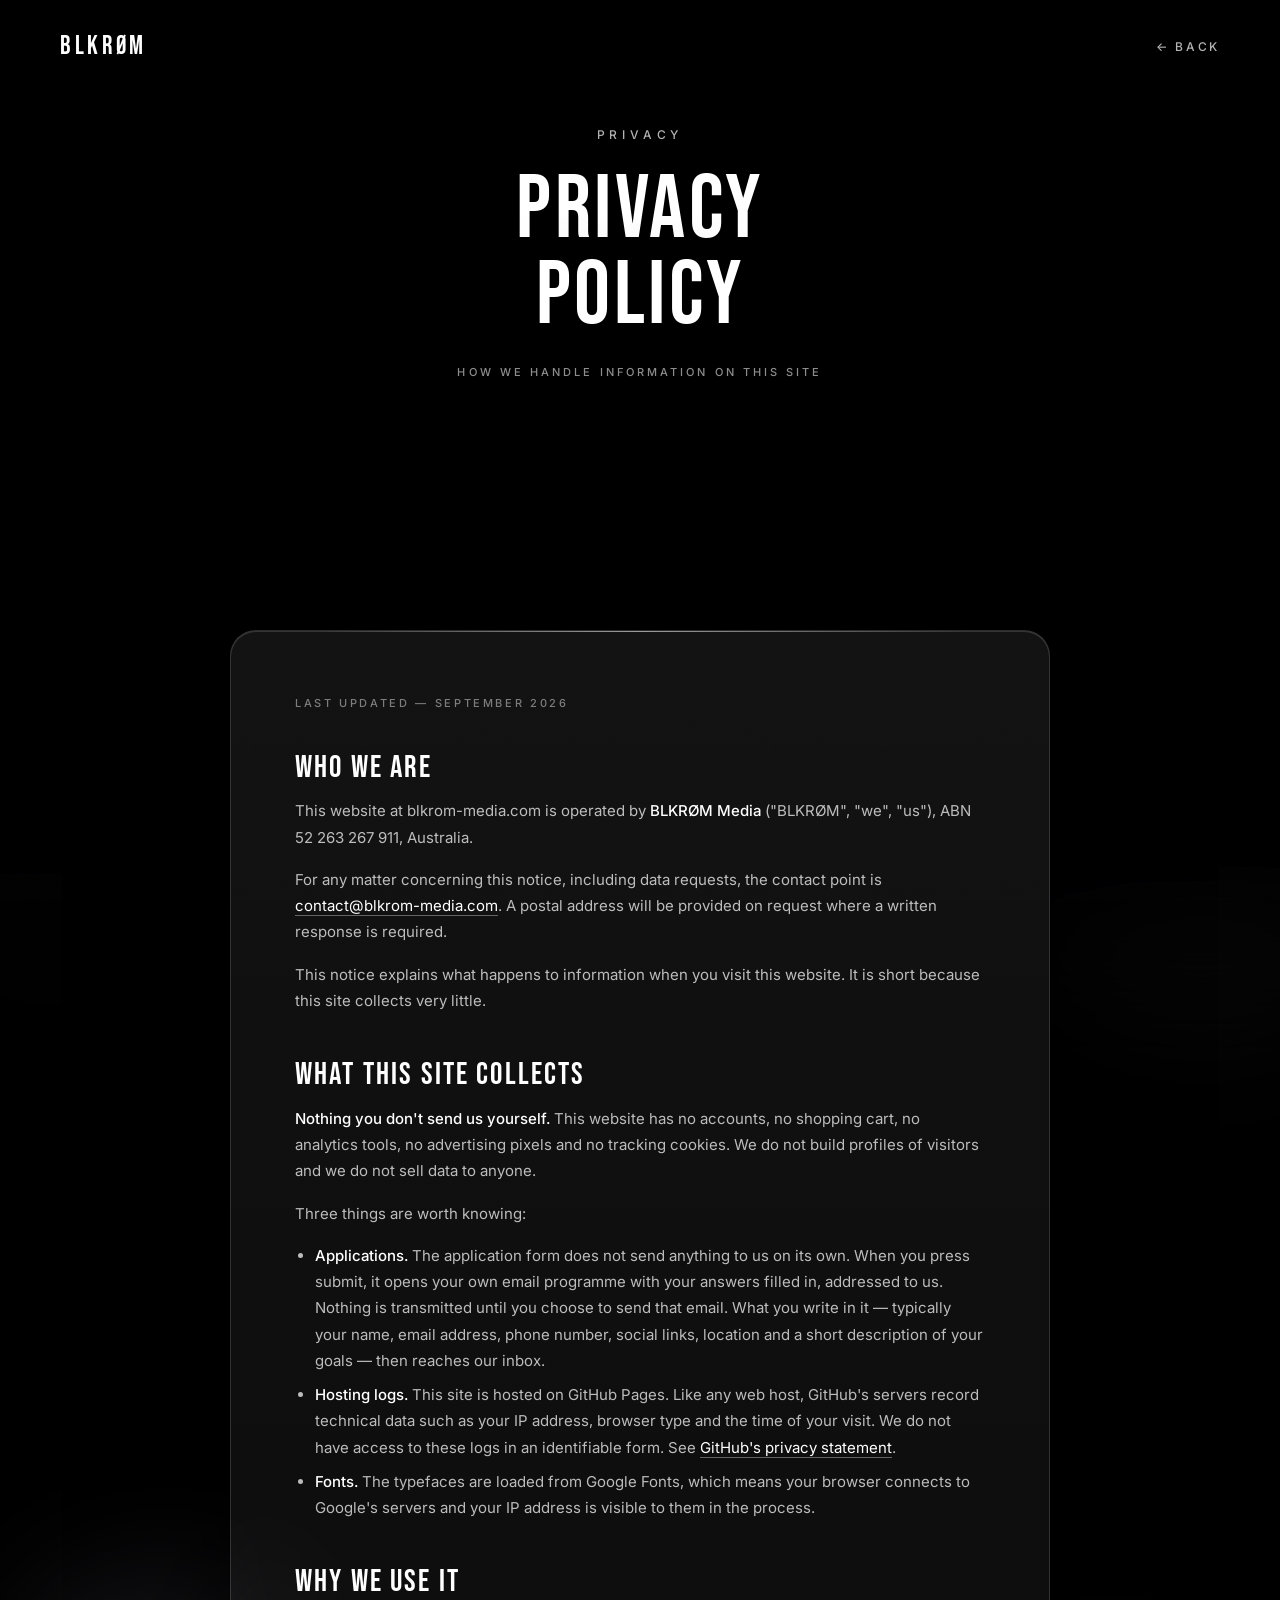
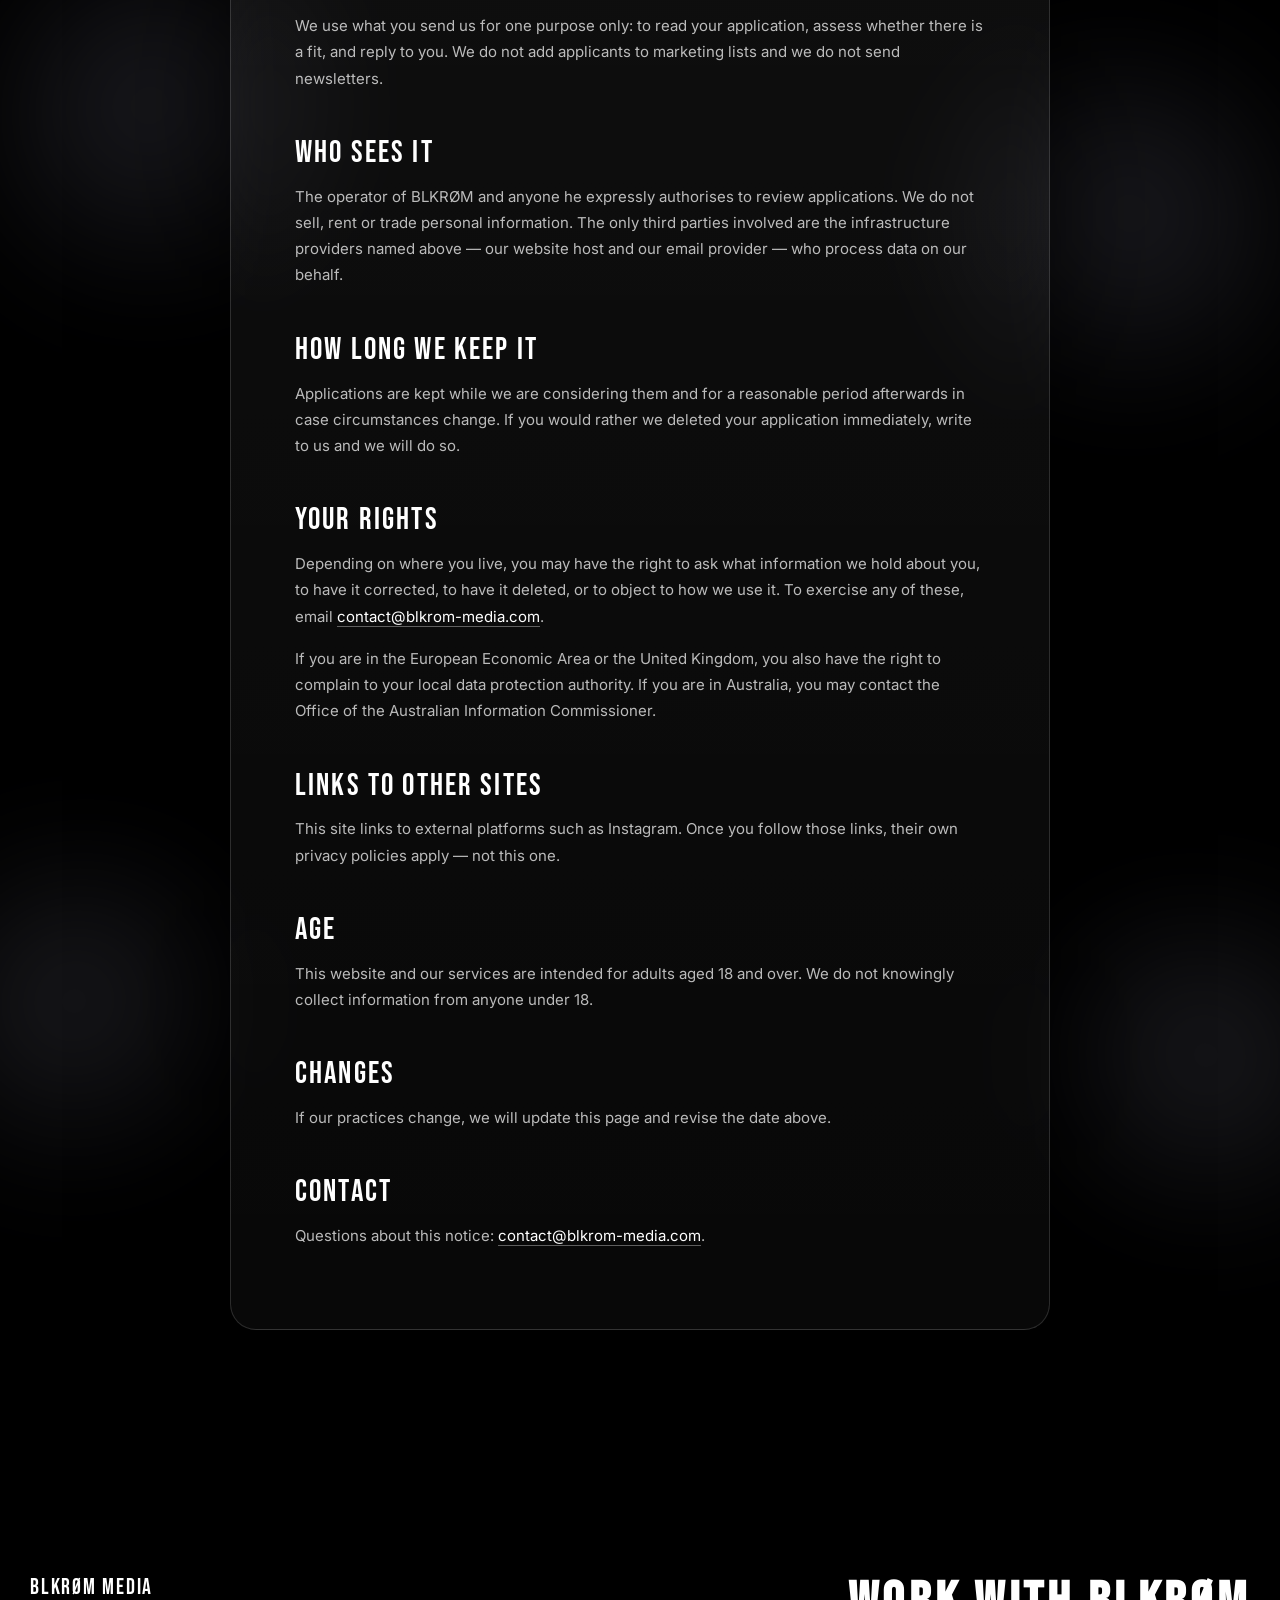
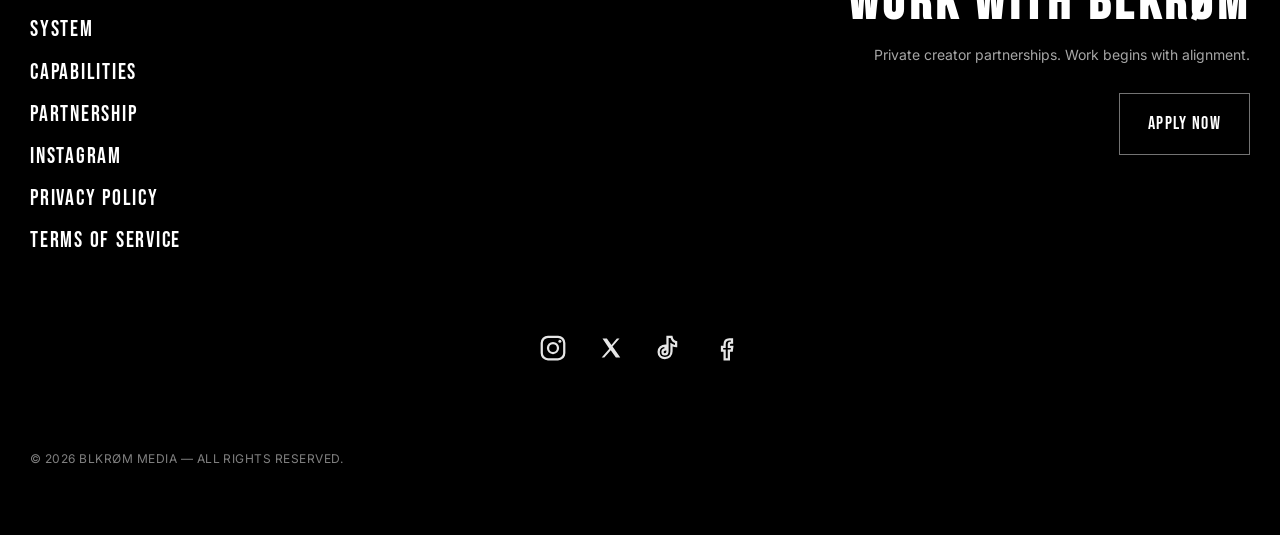
==== privacy.html @ 977fb333 "Add files via upload" ====
<!doctype html>
<html lang="en">
<head>

  <link rel="icon" type="image/png" href="/favicon-96x96.png" sizes="96x96" />
  <link rel="icon" type="image/svg+xml" href="/favicon.svg" />
  <link rel="shortcut icon" href="/favicon.ico" />
  <link rel="apple-touch-icon" sizes="180x180" href="/apple-touch-icon.png" />
  <meta name="apple-mobile-web-app-title" content="BLKRØM" />
  <link rel="manifest" href="/site.webmanifest" />

  <meta charset="utf-8" />
  <meta name="viewport" content="width=device-width, initial-scale=1" />
  <title>PRIVACY POLICY — BLKRØM MEDIA</title>
  <meta name="description" content="How BLKRØM Media handles information on blkrom-media.com." />
  <meta name="robots" content="noindex, follow" />

  <link rel="preconnect" href="https://fonts.googleapis.com">
  <link rel="preconnect" href="https://fonts.gstatic.com" crossorigin>
  <link href="https://fonts.googleapis.com/css2?family=Inter:wght@400;500&family=Italiana&display=swap" rel="stylesheet">
  <link href="https://fonts.googleapis.com/css2?family=Bebas+Neue&display=swap" rel="stylesheet">

  <style>
    :root{
      --bg:#000;
      --text:#fff;
      --muted:rgba(255,255,255,.72);
      --muted2:rgba(255,255,255,.55);
      --line:rgba(255,255,255,.10);
      --font-ui:"Inter", ui-sans-serif, system-ui, -apple-system, Segoe UI, Roboto, Arial, sans-serif;
      --font-script:"Italiana", serif;
      --font-condensed:"Bebas Neue", sans-serif;
    }

    *{ box-sizing:border-box; }
    html{ scroll-behavior:smooth; }
    body{
      margin:0;
      background:var(--bg);
      color:var(--text);
      font-family:var(--font-ui);
      line-height:1.6;
      overflow-x:hidden;
    }

    body:before{
      content:"";
      position:fixed;
      inset:0;
      pointer-events:none;
      opacity:.10;
      mix-blend-mode:overlay;
      z-index:9999;
      background-image:url("data:image/svg+xml,%3Csvg xmlns='http://www.w3.org/2000/svg' width='260' height='260'%3E%3Cfilter id='n'%3E%3CfeTurbulence type='fractalNoise' baseFrequency='.9' numOctaves='3' stitchTiles='stitch'/%3E%3C/filter%3E%3Crect width='260' height='260' filter='url(%23n)' opacity='.35'/%3E%3C/svg%3E");
      background-size:260px 260px;
    }

    a{ color:inherit; text-decoration:none; }

    /* TOPBAR */
    .topbar{
      position:absolute;
      top:0; left:0; right:0;
      z-index:20;
      display:flex;
      align-items:center;
      justify-content:space-between;
      padding:26px clamp(24px, 5vw, 60px);
    }
    .brand{
      font-family:var(--font-condensed);
      font-size:26px;
      letter-spacing:.14em;
      color:#fff;
    }
    .back-link{
      font-family:var(--font-ui);
      font-size:12px;
      font-weight:500;
      letter-spacing:.22em;
      text-transform:uppercase;
      color:rgba(255,255,255,.7);
      transition:color .2s ease;
    }
    .back-link:hover{ color:#fff; }

    /* HERO */
    .legal-hero{
      position:relative;
      height:56vh;
      min-height:420px;
      display:flex;
      align-items:center;
      justify-content:center;
      text-align:center;
      overflow:hidden;
      background:#000;
    }
    .legal-hero video{
      position:absolute;
      inset:0;
      width:100%;
      height:100%;
      object-fit:cover;
      z-index:0;
      -webkit-mask-image:linear-gradient(to bottom, #000 35%, rgba(0,0,0,.4) 68%, rgba(0,0,0,0) 92%);
      mask-image:linear-gradient(to bottom, #000 35%, rgba(0,0,0,.4) 68%, rgba(0,0,0,0) 92%);
    }
    .legal-hero:before{
      content:"";
      position:absolute;
      left:0; right:0; bottom:0;
      height:34%;
      z-index:1;
      -webkit-backdrop-filter:blur(22px);
      backdrop-filter:blur(22px);
      -webkit-mask-image:linear-gradient(to bottom, rgba(0,0,0,0) 0%, #000 60%, #000 100%);
      mask-image:linear-gradient(to bottom, rgba(0,0,0,0) 0%, #000 60%, #000 100%);
      pointer-events:none;
    }
    .legal-hero:after{
      content:"";
      position:absolute;
      inset:0;
      background:
        radial-gradient(ellipse at center, rgba(0,0,0,0) 30%, rgba(0,0,0,.4) 100%),
        linear-gradient(to bottom, rgba(0,0,0,.3), rgba(0,0,0,.15) 40%, rgba(0,0,0,.4) 75%, rgba(0,0,0,.72) 100%);
      z-index:1;
    }
    .legal-hero-inner{
      position:relative;
      z-index:2;
      padding:0 24px;
    }
    .legal-kicker{
      display:inline-block;
      font-family:var(--font-ui);
      font-size:12px;
      font-weight:500;
      letter-spacing:.4em;
      text-transform:uppercase;
      color:rgba(255,255,255,.7);
      margin-bottom:22px;
    }
    .legal-hero h1{
      font-family:var(--font-condensed);
      font-size:clamp(46px, 7vw, 108px);
      font-weight:500;
      letter-spacing:.04em;
      text-transform:uppercase;
      line-height:.96;
      margin:0;
      text-shadow:0 20px 60px rgba(0,0,0,.5);
    }
    .legal-hero p{
      margin:22px auto 0;
      max-width:520px;
      font-family:var(--font-ui);
      font-size:11px;
      font-weight:500;
      letter-spacing:.28em;
      text-transform:uppercase;
      line-height:2;
      color:rgba(255,255,255,.55);
    }

    /* CONTENT */
    .legal-section{
      position:relative;
      margin-top:-14vh;
      padding:clamp(200px, 28vh, 320px) 24px clamp(110px, 14vh, 170px);
      overflow:hidden;
    }
    .legal-section-bg{
      position:absolute;
      inset:0;
      z-index:-1;
      background:#000;
    }
    .blobs{
      position:absolute;
      inset:0;
      z-index:0;
      overflow:hidden;
      pointer-events:none;
      -webkit-mask-image:linear-gradient(to bottom, rgba(0,0,0,0) 0%, rgba(0,0,0,0) 18%, #000 32%, #000 100%);
      mask-image:linear-gradient(to bottom, rgba(0,0,0,0) 0%, rgba(0,0,0,0) 18%, #000 32%, #000 100%);
    }
    .blob{
      position:absolute;
      border-radius:50%;
      filter:blur(70px);
      opacity:.42;
      will-change:transform;
    }
    .blob-1{
      width:440px; height:440px;
      left:-100px; top:6%;
      background:radial-gradient(circle at 35% 35%, rgba(150,150,168,.75), rgba(60,60,70,0) 70%);
      animation:wave1 19s ease-in-out infinite;
    }
    .blob-2{
      width:360px; height:360px;
      left:0; top:44%;
      background:radial-gradient(circle at 40% 40%, rgba(120,120,142,.7), rgba(50,50,60,0) 70%);
      animation:wave2 23s ease-in-out infinite;
    }
    .blob-3{
      width:320px; height:320px;
      left:-60px; top:78%;
      background:radial-gradient(circle at 40% 40%, rgba(130,130,150,.65), rgba(50,50,60,0) 70%);
      animation:wave3 26s ease-in-out infinite;
    }
    .blob-4{
      width:440px; height:440px;
      right:-100px; top:10%;
      background:radial-gradient(circle at 60% 35%, rgba(150,150,168,.75), rgba(60,60,70,0) 70%);
      animation:wave2 21s ease-in-out infinite;
    }
    .blob-5{
      width:360px; height:360px;
      right:0; top:48%;
      background:radial-gradient(circle at 60% 40%, rgba(120,120,142,.7), rgba(50,50,60,0) 70%);
      animation:wave3 24s ease-in-out infinite;
    }
    .blob-6{
      width:320px; height:320px;
      right:-60px; top:80%;
      background:radial-gradient(circle at 60% 40%, rgba(130,130,150,.65), rgba(50,50,60,0) 70%);
      animation:wave1 28s ease-in-out infinite;
    }
    @keyframes wave1{
      0%,100%{ transform:translate(0,0) scale(1); }
      25%{ transform:translate(60px,-70px) scale(1.12); }
      50%{ transform:translate(95px,50px) scale(1.2); }
      75%{ transform:translate(30px,100px) scale(1.08); }
    }
    @keyframes wave2{
      0%,100%{ transform:translate(0,0) scale(1.02); }
      25%{ transform:translate(-75px,60px) scale(1.16); }
      50%{ transform:translate(-40px,-60px) scale(1.24); }
      75%{ transform:translate(55px,-25px) scale(1.1); }
    }
    @keyframes wave3{
      0%,100%{ transform:translate(0,0) scale(1); }
      33%{ transform:translate(70px,-55px) scale(1.2); }
      66%{ transform:translate(-60px,75px) scale(1.14); }
    }

    .legal-card{
      position:relative;
      z-index:1;
      width:100%;
      max-width:820px;
      margin:0 auto;
      padding:clamp(38px, 5vw, 72px);
      border-radius:26px;
      background:linear-gradient(180deg, rgba(255,255,255,.07), rgba(255,255,255,.03));
      border:1px solid rgba(255,255,255,.14);
      -webkit-backdrop-filter:blur(34px) saturate(1.2);
      backdrop-filter:blur(34px) saturate(1.2);
      box-shadow:
        0 50px 140px rgba(0,0,0,.6),
        inset 0 1px 0 rgba(255,255,255,.14);
      overflow:hidden;
    }
    .legal-card:before{
      content:"";
      position:absolute;
      top:0; left:10%; right:10%;
      height:1px;
      background:linear-gradient(to right, rgba(255,255,255,0), rgba(255,255,255,.5), rgba(255,255,255,0));
      pointer-events:none;
    }
    .legal-body{ position:relative; z-index:1; }

    .legal-updated{
      display:block;
      font-family:var(--font-ui);
      font-size:11px;
      font-weight:500;
      letter-spacing:.24em;
      text-transform:uppercase;
      color:rgba(255,255,255,.45);
      margin-bottom:38px;
    }
    .legal-body h2{
      font-family:var(--font-condensed);
      font-size:clamp(24px, 2.4vw, 32px);
      font-weight:500;
      letter-spacing:.07em;
      text-transform:uppercase;
      line-height:1.1;
      margin:44px 0 14px;
    }
    .legal-body h2:first-of-type{ margin-top:0; }
    .legal-body p{
      margin:0 0 16px;
      font-size:15px;
      line-height:1.75;
      color:rgba(255,255,255,.72);
    }
    .legal-body ul{
      margin:0 0 16px;
      padding-left:20px;
      color:rgba(255,255,255,.72);
      font-size:15px;
      line-height:1.75;
    }
    .legal-body li{ margin-bottom:8px; }
    .legal-body strong{ color:#fff; font-weight:500; }
    .legal-body a{
      color:#fff;
      border-bottom:1px solid rgba(255,255,255,.35);
      transition:border-color .2s ease;
    }
    .legal-body a:hover{ border-color:#fff; }
    .placeholder{
      color:rgba(255,255,255,.9);
      background:rgba(255,255,255,.10);
      padding:1px 7px;
      border-radius:4px;
      font-size:14px;
    }

    /* FOOTER */
    .blkrom-footer{ background:#000; color:#fff; padding:120px 0 64px; }
    .footer-wrap{ width:min(1400px, calc(100% - 60px)); margin:0 auto; }
    .footer-grid{ display:grid; grid-template-columns:1fr 1fr; gap:60px; align-items:start; }
    .footer-left{ display:flex; flex-direction:column; gap:18px; }
    .footer-link{
      font-family:var(--font-condensed);
      font-size:22px; letter-spacing:.08em; text-transform:uppercase;
      color:#fff; display:inline-block; line-height:1.1;
    }
    .footer-link:hover{ opacity:.65; }
    .footer-right{ text-align:right; }
    .footer-title{
      font-family:var(--font-condensed);
      font-size:clamp(36px, 9vw, 54px); letter-spacing:.08em; margin:0 0 14px;
      text-transform:uppercase; line-height:1;
    }
    .footer-sub{
      margin:0 0 26px; font-size:14px; color:rgba(255,255,255,.65);
      max-width:420px; margin-left:auto;
    }
    .footer-cta{ display:flex; justify-content:flex-end; }
    .footer-btn{
      display:inline-flex; align-items:center; justify-content:center;
      padding:16px 28px; border:1px solid rgba(255,255,255,.45);
      background:transparent; color:#fff;
      font-family:var(--font-condensed); font-size:18px;
      letter-spacing:.08em; text-transform:uppercase; cursor:pointer;
      transition:background .18s ease, color .18s ease, border-color .18s ease;
    }
    .footer-btn:hover{ background:#fff; color:#000; border-color:#fff; }
    .footer-bottom{ margin-top:80px; }
    .footer-socials{ display:flex; align-items:center; justify-content:center; gap:28px; }
    .footer-socials a{ display:inline-flex; color:#fff; opacity:.9; transition:opacity .18s ease, transform .18s ease; }
    .footer-socials a:hover{ opacity:.65; transform:translateY(-1px); }
    .footer-socials svg{ width:30px; height:30px; fill:none; stroke:currentColor; stroke-width:1.8; }
    .footer-socials a:nth-child(2) svg{ fill:currentColor; stroke:none; }
    .footer-baseline{ margin-top:56px; padding-top:26px; }
    .footer-copy{ font-size:12px; color:rgba(255,255,255,.50); letter-spacing:.04em; text-transform:uppercase; }

    @media (max-width:900px){
      .footer-grid{ grid-template-columns:1fr; gap:40px; }
      .footer-right{ text-align:left; }
      .footer-sub{ margin-left:0; }
      .footer-cta{ justify-content:flex-start; }
    }
    /* Mobile: Nebelwolken kleiner, damit sie nicht ueber dem Inhalt liegen */
    @media (max-width:700px){
      .blob{ filter:blur(50px); opacity:.38; }
      .blob-1, .blob-4{ width:260px; height:260px; }
      .blob-2, .blob-5{ width:210px; height:210px; }
      .blob-3, .blob-6{ width:190px; height:190px; }
      .blob-1, .blob-2, .blob-3{ left:-70px; }
      .blob-4, .blob-5, .blob-6{ right:-70px; }
    }

    @media (prefers-reduced-motion: reduce){
      .blob{ animation:none !important; }
    }
  </style>
</head>
<body>

  <header class="topbar">
    <a class="brand" href="index.html">BLKRØM</a>
    <a class="back-link" href="index.html">← Back</a>
  </header>

  <section class="legal-hero">
    <video autoplay muted loop playsinline poster="assets/hero.jpg">
      <source src="assets/hero.mp4" type="video/mp4" />
    </video>
    <div class="legal-hero-inner">
      <span class="legal-kicker">Privacy</span>
      <h1>Privacy<br>Policy</h1>
      <p>How we handle information on this site</p>
    </div>
  </section>

  <section class="legal-section">
    <div class="legal-section-bg" aria-hidden="true"></div>
    <div class="blobs" aria-hidden="true">
      <span class="blob blob-1"></span>
      <span class="blob blob-2"></span>
      <span class="blob blob-3"></span>
      <span class="blob blob-4"></span>
      <span class="blob blob-5"></span>
      <span class="blob blob-6"></span>
    </div>

    <div class="legal-card">
      <div class="legal-body">
        <span class="legal-updated">Last updated — SEPTEMBER 2026</span>
        <h2>Who We Are</h2>
        <p>This website at blkrom-media.com is operated by <strong>BLKRØM Media</strong> ("BLKRØM", "we", "us"), ABN 52 263 267 911, Australia.</p>
        <p>For any matter concerning this notice, including data requests, the contact point is <a href="mailto:contact@blkrom-media.com">contact@blkrom-media.com</a>. A postal address will be provided on request where a written response is required.</p>
        <p>This notice explains what happens to information when you visit this website. It is short because this site collects very little.</p>

        <h2>What This Site Collects</h2>
        <p><strong>Nothing you don't send us yourself.</strong> This website has no accounts, no shopping cart, no analytics tools, no advertising pixels and no tracking cookies. We do not build profiles of visitors and we do not sell data to anyone.</p>
        <p>Three things are worth knowing:</p>
        <ul>
          <li><strong>Applications.</strong> The application form does not send anything to us on its own. When you press submit, it opens your own email programme with your answers filled in, addressed to us. Nothing is transmitted until you choose to send that email. What you write in it — typically your name, email address, phone number, social links, location and a short description of your goals — then reaches our inbox.</li>
          <li><strong>Hosting logs.</strong> This site is hosted on GitHub Pages. Like any web host, GitHub's servers record technical data such as your IP address, browser type and the time of your visit. We do not have access to these logs in an identifiable form. See <a href="https://docs.github.com/en/site-policy/privacy-policies/github-general-privacy-statement" target="_blank" rel="noopener">GitHub's privacy statement</a>.</li>
          <li><strong>Fonts.</strong> The typefaces are loaded from Google Fonts, which means your browser connects to Google's servers and your IP address is visible to them in the process.</li>
        </ul>

        <h2>Why We Use It</h2>
        <p>We use what you send us for one purpose only: to read your application, assess whether there is a fit, and reply to you. We do not add applicants to marketing lists and we do not send newsletters.</p>

        <h2>Who Sees It</h2>
        <p>The operator of BLKRØM and anyone he expressly authorises to review applications. We do not sell, rent or trade personal information. The only third parties involved are the infrastructure providers named above — our website host and our email provider — who process data on our behalf.</p>

        <h2>How Long We Keep It</h2>
        <p>Applications are kept while we are considering them and for a reasonable period afterwards in case circumstances change. If you would rather we deleted your application immediately, write to us and we will do so.</p>

        <h2>Your Rights</h2>
        <p>Depending on where you live, you may have the right to ask what information we hold about you, to have it corrected, to have it deleted, or to object to how we use it. To exercise any of these, email <a href="mailto:contact@blkrom-media.com">contact@blkrom-media.com</a>.</p>
        <p>If you are in the European Economic Area or the United Kingdom, you also have the right to complain to your local data protection authority. If you are in Australia, you may contact the Office of the Australian Information Commissioner.</p>

        <h2>Links To Other Sites</h2>
        <p>This site links to external platforms such as Instagram. Once you follow those links, their own privacy policies apply — not this one.</p>

        <h2>Age</h2>
        <p>This website and our services are intended for adults aged 18 and over. We do not knowingly collect information from anyone under 18.</p>

        <h2>Changes</h2>
        <p>If our practices change, we will update this page and revise the date above.</p>

        <h2>Contact</h2>
        <p>Questions about this notice: <a href="mailto:contact@blkrom-media.com">contact@blkrom-media.com</a>.</p>

      </div>
    </div>
  </section>

  <footer class="blkrom-footer" id="contact">
    <div class="footer-wrap">

      <div class="footer-grid">
        <div class="footer-left">
          <a class="footer-link" href="index.html">BLKRØM MEDIA</a>
          <a class="footer-link" href="index.html#canvas">SYSTEM</a>
          <a class="footer-link" href="index.html#scale">CAPABILITIES</a>
          <a class="footer-link" href="index.html#partnership">PARTNERSHIP</a>
          <a class="footer-link" href="https://www.instagram.com/blkrom_media/" target="_blank" rel="noopener">INSTAGRAM</a>
          <a class="footer-link" href="privacy.html">PRIVACY POLICY</a>
          <a class="footer-link" href="terms.html">TERMS OF SERVICE</a>
        </div>

        <div class="footer-right">
          <h2 class="footer-title">WORK WITH BLKRØM</h2>
          <p class="footer-sub">Private creator partnerships. Work begins with alignment.</p>
          <div class="footer-cta">
            <a class="footer-btn" href="work-with-blkrom.html">APPLY NOW</a>
          </div>
        </div>
      </div>

      <div class="footer-bottom">
        <div class="footer-socials" aria-label="Social links">
          <a href="https://www.instagram.com/blkrom_media/" target="_blank" rel="noopener" aria-label="Instagram">
            <svg viewBox="0 0 24 24" aria-hidden="true">
              <rect x="3" y="3" width="18" height="18" rx="5" ry="5"></rect>
              <circle cx="12" cy="12" r="4"></circle>
              <circle cx="17.5" cy="6.5" r="1.2" fill="currentColor" stroke="none"></circle>
            </svg>
          </a>
          <a href="https://x.com/" target="_blank" rel="noopener" aria-label="X">
            <svg viewBox="0 0 120 120" aria-hidden="true">
              <path d="M26 22h17.5l18.2 26.1L83.5 22H94L66.3 53.7 97 98H79.5L59 68.7 33.2 98H22.7l30.5-34.6L26 22z"></path>
            </svg>
          </a>
          <a href="https://tiktok.com/" target="_blank" rel="noopener" aria-label="TikTok">
            <svg viewBox="0 0 24 24" aria-hidden="true">
              <path d="M14 3c.3 2.1 1.5 3.8 3.7 4.3v3.1c-1.3 0-2.5-.4-3.7-1.1v5.3c0 3.3-2.2 5.4-5.3 5.4-2.8 0-5-2-5-4.8 0-3 2.3-5 5.5-5.1v3c-1.3.1-2.4.7-2.4 2 0 1.1.8 1.9 1.9 1.9 1.2 0 2.1-.8 2.1-2.5V3H14z"></path>
            </svg>
          </a>
          <a href="https://facebook.com/" target="_blank" rel="noopener" aria-label="Facebook">
            <svg viewBox="0 0 24 24" aria-hidden="true">
              <path d="M13.5 21v-7h2.3l.4-3h-2.7V9.1c0-.9.3-1.5 1.6-1.5H16V5.1c-.3 0-1.2-.1-2.2-.1-2.2 0-3.7 1.3-3.7 3.9V11H8v3h2.1v7h3.4z"></path>
            </svg>
          </a>
        </div>
      </div>

      <div class="footer-baseline">
        <span class="footer-copy">© 2026 BLKRØM MEDIA — ALL RIGHTS RESERVED.</span>
      </div>

    </div>
  </footer>

</body>
</html>
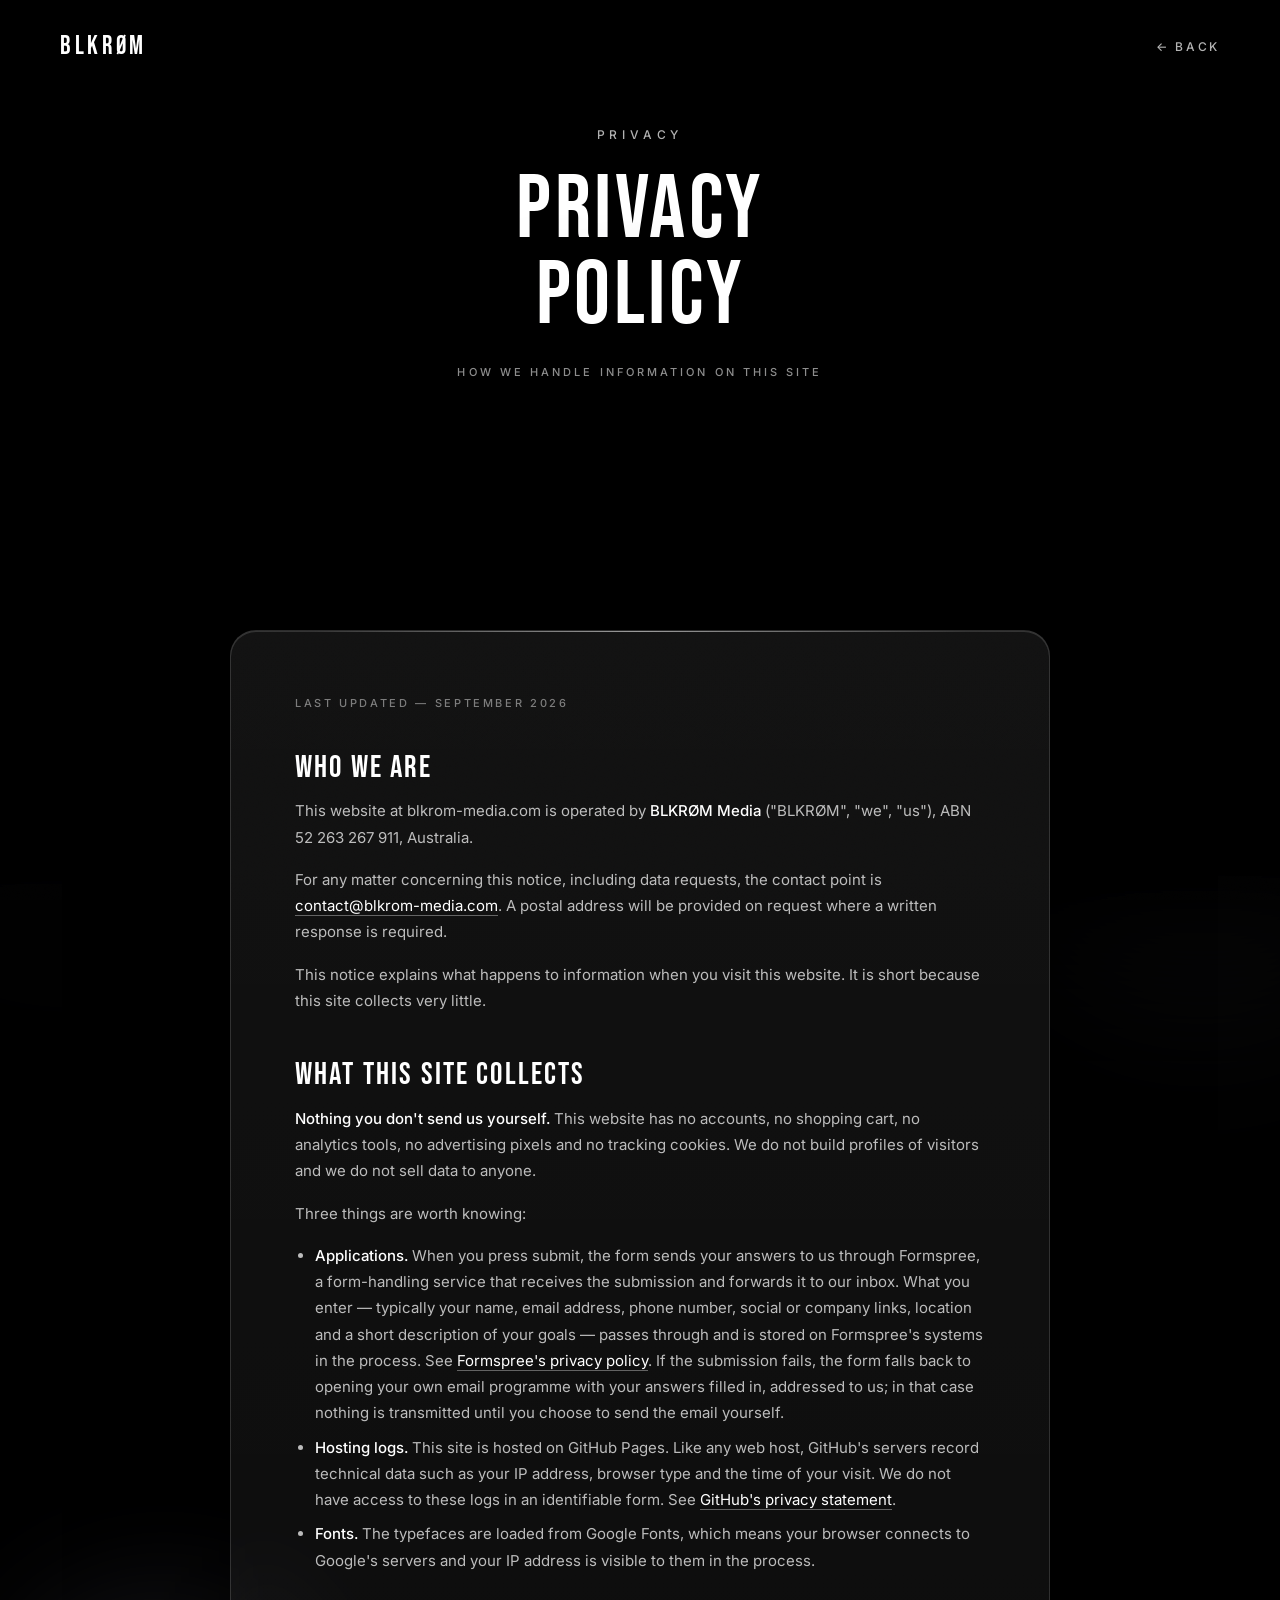
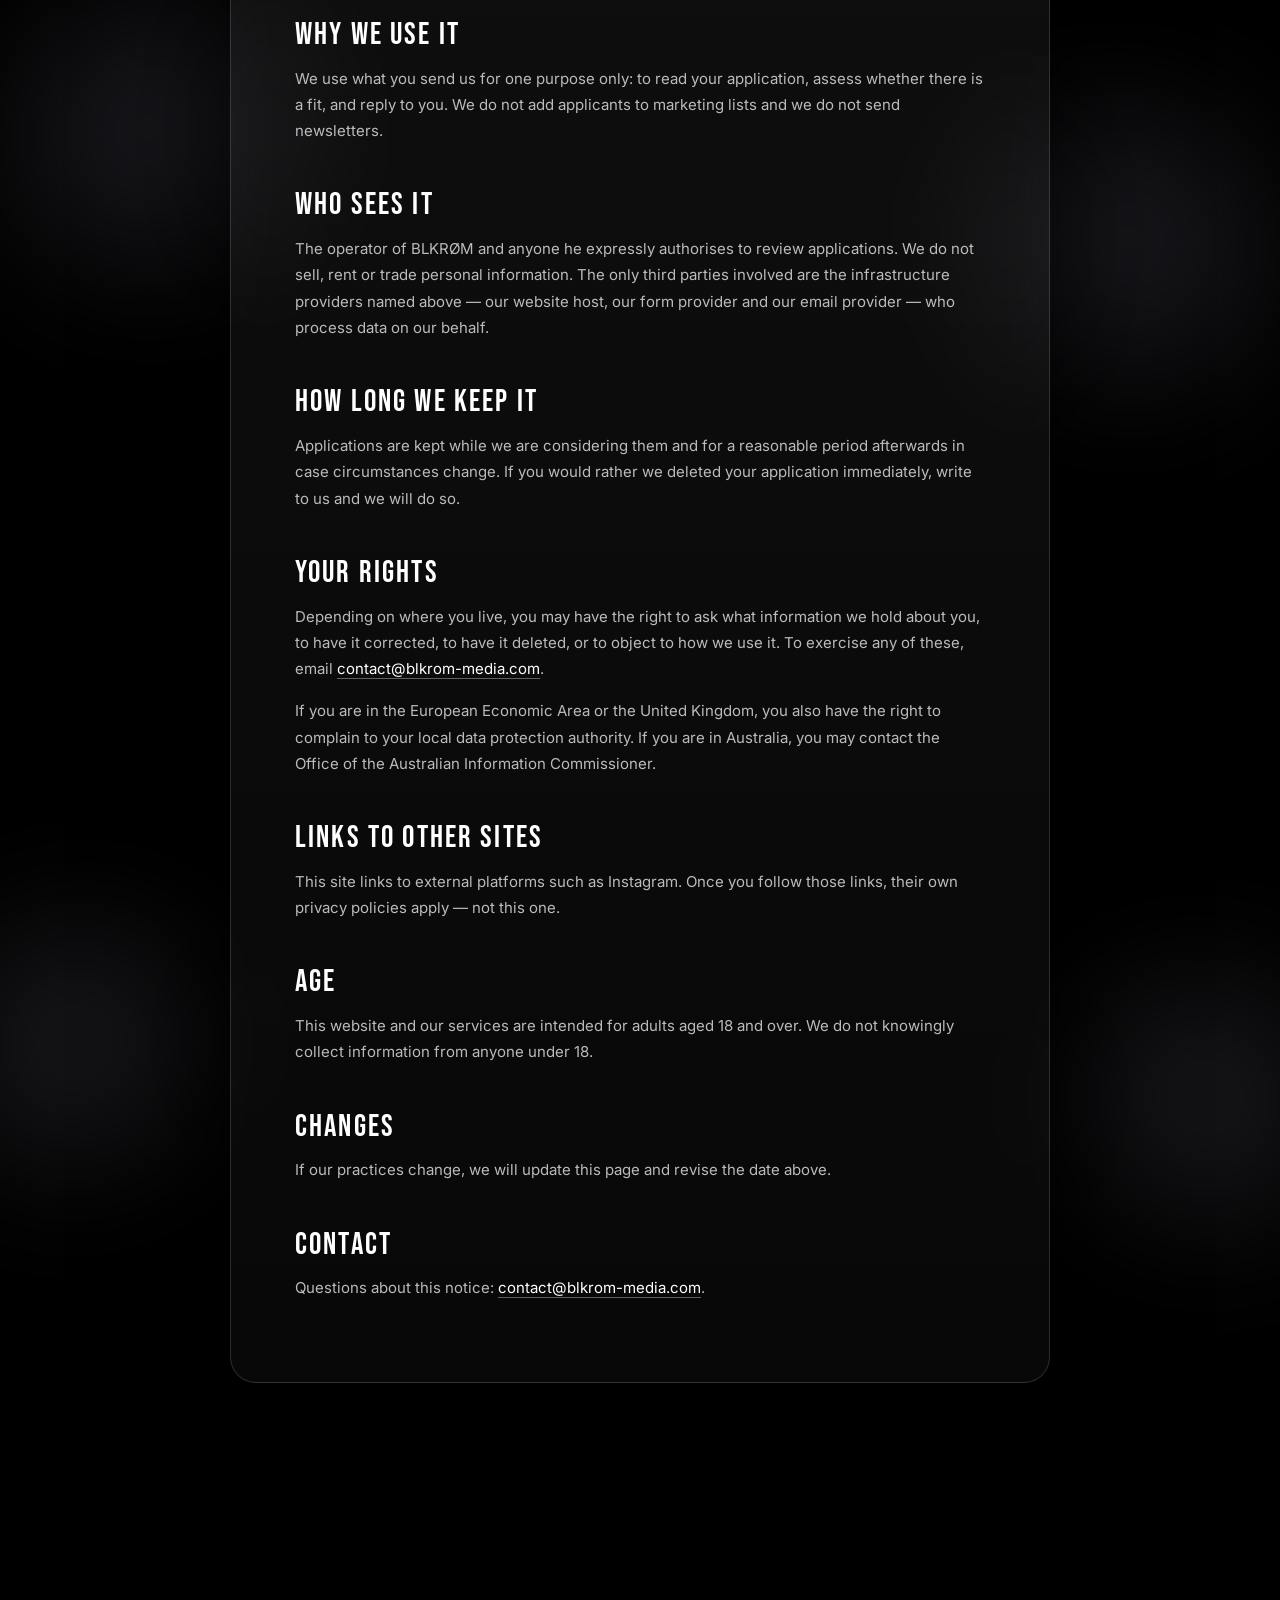
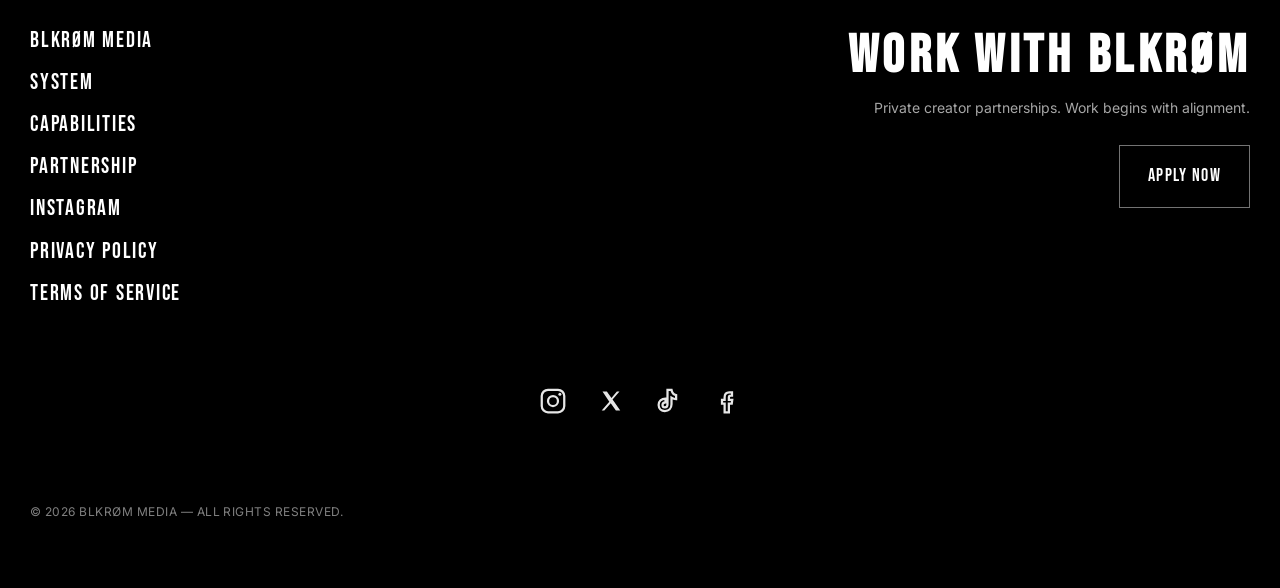
==== commit 5627db6f: "Add files via upload" ====
--- a/privacy.html
+++ b/privacy.html
@@ -425,7 +425,7 @@
         <p><strong>Nothing you don't send us yourself.</strong> This website has no accounts, no shopping cart, no analytics tools, no advertising pixels and no tracking cookies. We do not build profiles of visitors and we do not sell data to anyone.</p>
         <p>Three things are worth knowing:</p>
         <ul>
-          <li><strong>Applications.</strong> The application form does not send anything to us on its own. When you press submit, it opens your own email programme with your answers filled in, addressed to us. Nothing is transmitted until you choose to send that email. What you write in it — typically your name, email address, phone number, social links, location and a short description of your goals — then reaches our inbox.</li>
+          <li><strong>Applications.</strong> When you press submit, the form sends your answers to us through Formspree, a form-handling service that receives the submission and forwards it to our inbox. What you enter — typically your name, email address, phone number, social or company links, location and a short description of your goals — passes through and is stored on Formspree's systems in the process. See <a href="https://formspree.io/legal/privacy-policy/" target="_blank" rel="noopener">Formspree's privacy policy</a>. If the submission fails, the form falls back to opening your own email programme with your answers filled in, addressed to us; in that case nothing is transmitted until you choose to send the email yourself.</li>
           <li><strong>Hosting logs.</strong> This site is hosted on GitHub Pages. Like any web host, GitHub's servers record technical data such as your IP address, browser type and the time of your visit. We do not have access to these logs in an identifiable form. See <a href="https://docs.github.com/en/site-policy/privacy-policies/github-general-privacy-statement" target="_blank" rel="noopener">GitHub's privacy statement</a>.</li>
           <li><strong>Fonts.</strong> The typefaces are loaded from Google Fonts, which means your browser connects to Google's servers and your IP address is visible to them in the process.</li>
         </ul>
@@ -434,7 +434,7 @@
         <p>We use what you send us for one purpose only: to read your application, assess whether there is a fit, and reply to you. We do not add applicants to marketing lists and we do not send newsletters.</p>
 
         <h2>Who Sees It</h2>
-        <p>The operator of BLKRØM and anyone he expressly authorises to review applications. We do not sell, rent or trade personal information. The only third parties involved are the infrastructure providers named above — our website host and our email provider — who process data on our behalf.</p>
+        <p>The operator of BLKRØM and anyone he expressly authorises to review applications. We do not sell, rent or trade personal information. The only third parties involved are the infrastructure providers named above — our website host, our form provider and our email provider — who process data on our behalf.</p>
 
         <h2>How Long We Keep It</h2>
         <p>Applications are kept while we are considering them and for a reasonable period afterwards in case circumstances change. If you would rather we deleted your application immediately, write to us and we will do so.</p>
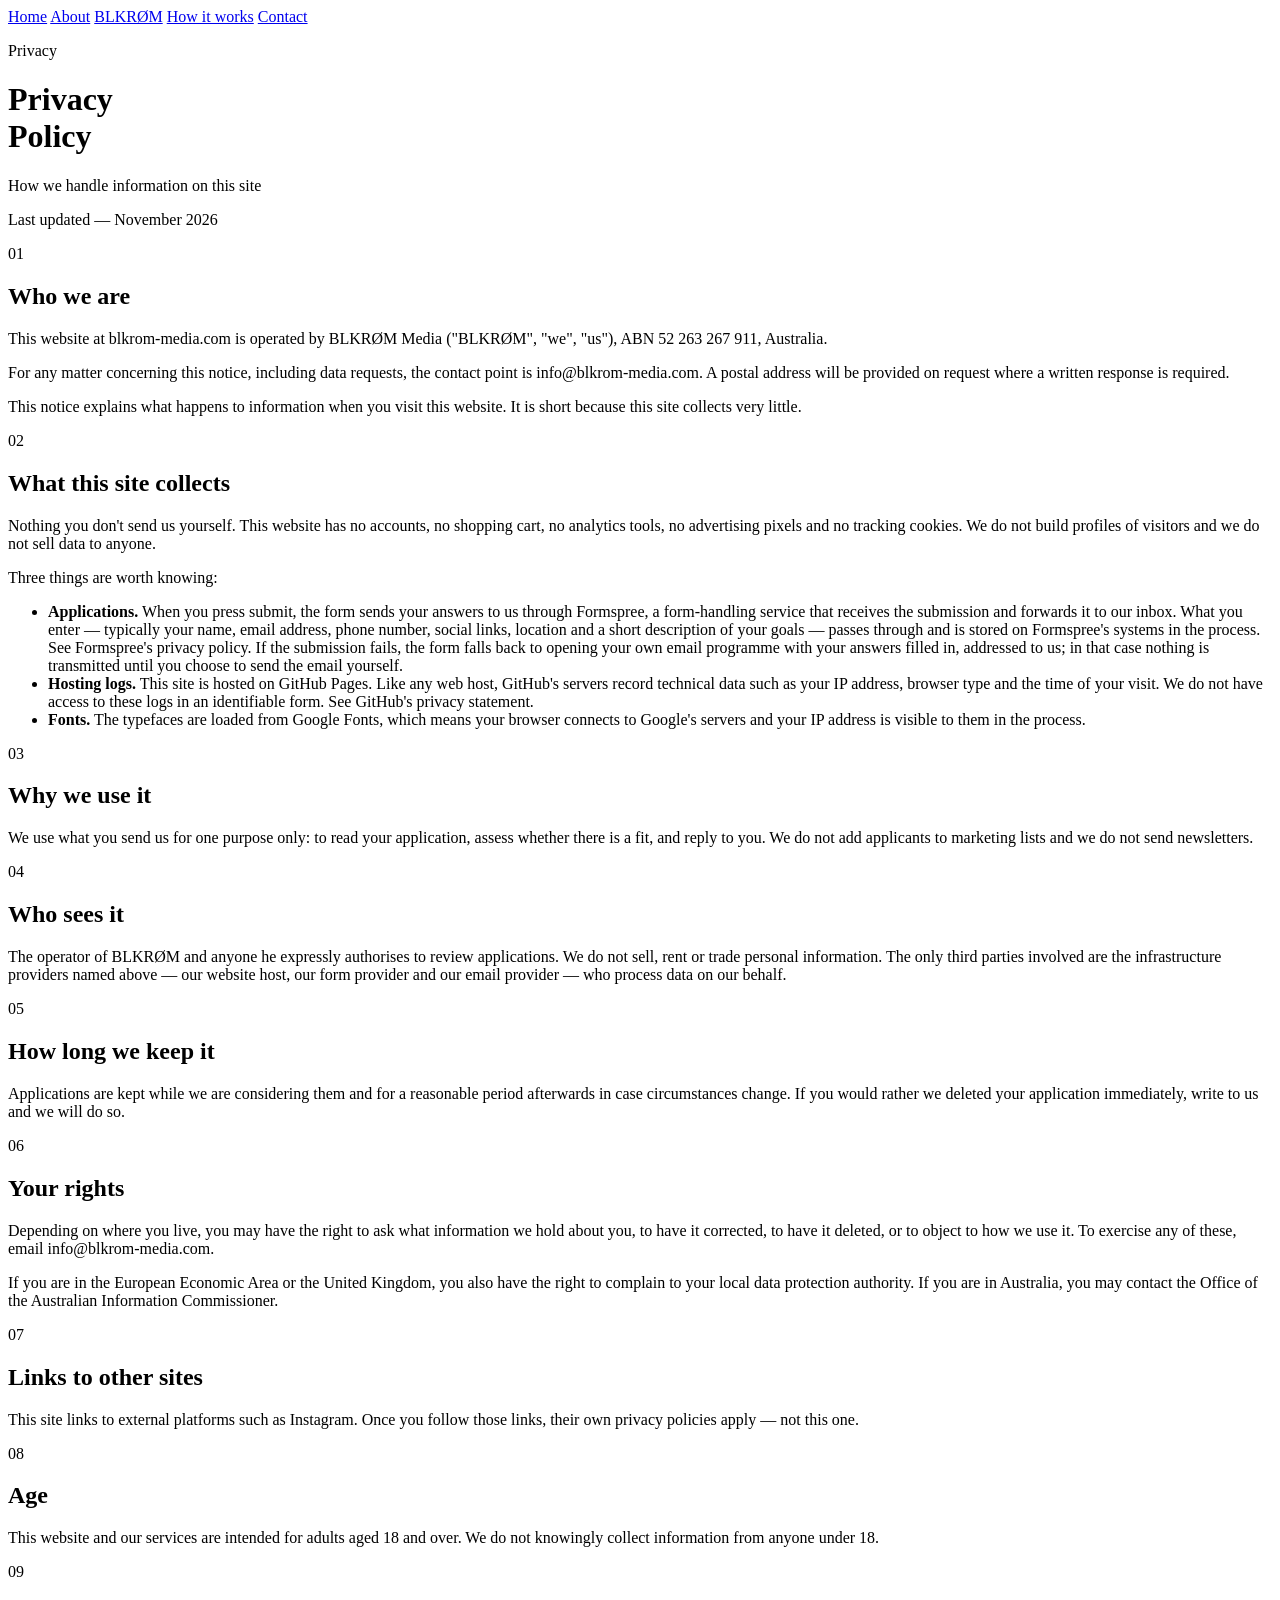
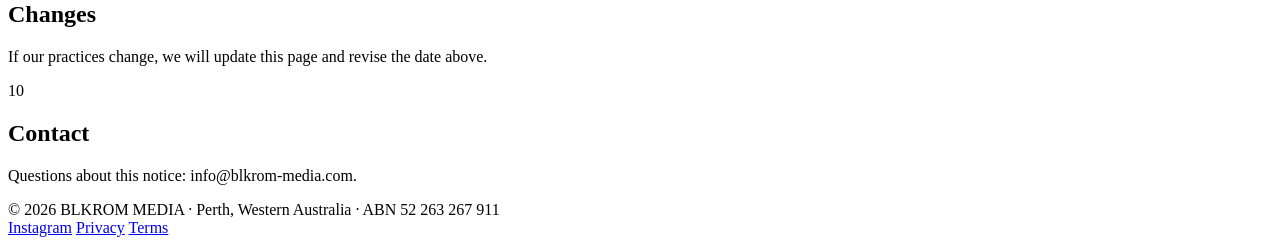
==== commit c26b9af8: "Add files via upload" ====
--- a/privacy.html
+++ b/privacy.html
@@ -1,520 +1,50 @@
 <!doctype html>
 <html lang="en">
 <head>
-
-  <link rel="icon" type="image/png" href="/favicon-96x96.png" sizes="96x96" />
-  <link rel="icon" type="image/svg+xml" href="/favicon.svg" />
-  <link rel="shortcut icon" href="/favicon.ico" />
-  <link rel="apple-touch-icon" sizes="180x180" href="/apple-touch-icon.png" />
-  <meta name="apple-mobile-web-app-title" content="BLKRØM" />
-  <link rel="manifest" href="/site.webmanifest" />
-
-  <meta charset="utf-8" />
-  <meta name="viewport" content="width=device-width, initial-scale=1" />
-  <title>PRIVACY POLICY — BLKRØM MEDIA</title>
-  <meta name="description" content="How BLKRØM Media handles information on blkrom-media.com." />
-  <meta name="robots" content="noindex, follow" />
-
-  <link rel="preconnect" href="https://fonts.googleapis.com">
-  <link rel="preconnect" href="https://fonts.gstatic.com" crossorigin>
-  <link href="https://fonts.googleapis.com/css2?family=Inter:wght@400;500&family=Italiana&display=swap" rel="stylesheet">
-  <link href="https://fonts.googleapis.com/css2?family=Bebas+Neue&display=swap" rel="stylesheet">
-
-  <style>
-    :root{
-      --bg:#000;
-      --text:#fff;
-      --muted:rgba(255,255,255,.72);
-      --muted2:rgba(255,255,255,.55);
-      --line:rgba(255,255,255,.10);
-      --font-ui:"Inter", ui-sans-serif, system-ui, -apple-system, Segoe UI, Roboto, Arial, sans-serif;
-      --font-script:"Italiana", serif;
-      --font-condensed:"Bebas Neue", sans-serif;
-    }
-
-    *{ box-sizing:border-box; }
-    html{ scroll-behavior:smooth; }
-    body{
-      margin:0;
-      background:var(--bg);
-      color:var(--text);
-      font-family:var(--font-ui);
-      line-height:1.6;
-      overflow-x:hidden;
-    }
-
-    body:before{
-      content:"";
-      position:fixed;
-      inset:0;
-      pointer-events:none;
-      opacity:.10;
-      mix-blend-mode:overlay;
-      z-index:9999;
-      background-image:url("data:image/svg+xml,%3Csvg xmlns='http://www.w3.org/2000/svg' width='260' height='260'%3E%3Cfilter id='n'%3E%3CfeTurbulence type='fractalNoise' baseFrequency='.9' numOctaves='3' stitchTiles='stitch'/%3E%3C/filter%3E%3Crect width='260' height='260' filter='url(%23n)' opacity='.35'/%3E%3C/svg%3E");
-      background-size:260px 260px;
-    }
-
-    a{ color:inherit; text-decoration:none; }
-
-    /* TOPBAR */
-    .topbar{
-      position:absolute;
-      top:0; left:0; right:0;
-      z-index:20;
-      display:flex;
-      align-items:center;
-      justify-content:space-between;
-      padding:26px clamp(24px, 5vw, 60px);
-    }
-    .brand{
-      font-family:var(--font-condensed);
-      font-size:26px;
-      letter-spacing:.14em;
-      color:#fff;
-    }
-    .back-link{
-      font-family:var(--font-ui);
-      font-size:12px;
-      font-weight:500;
-      letter-spacing:.22em;
-      text-transform:uppercase;
-      color:rgba(255,255,255,.7);
-      transition:color .2s ease;
-    }
-    .back-link:hover{ color:#fff; }
-
-    /* HERO */
-    .legal-hero{
-      position:relative;
-      height:56vh;
-      min-height:420px;
-      display:flex;
-      align-items:center;
-      justify-content:center;
-      text-align:center;
-      overflow:hidden;
-      background:#000;
-    }
-    .legal-hero video{
-      position:absolute;
-      inset:0;
-      width:100%;
-      height:100%;
-      object-fit:cover;
-      z-index:0;
-      -webkit-mask-image:linear-gradient(to bottom, #000 35%, rgba(0,0,0,.4) 68%, rgba(0,0,0,0) 92%);
-      mask-image:linear-gradient(to bottom, #000 35%, rgba(0,0,0,.4) 68%, rgba(0,0,0,0) 92%);
-    }
-    .legal-hero:before{
-      content:"";
-      position:absolute;
-      left:0; right:0; bottom:0;
-      height:34%;
-      z-index:1;
-      -webkit-backdrop-filter:blur(22px);
-      backdrop-filter:blur(22px);
-      -webkit-mask-image:linear-gradient(to bottom, rgba(0,0,0,0) 0%, #000 60%, #000 100%);
-      mask-image:linear-gradient(to bottom, rgba(0,0,0,0) 0%, #000 60%, #000 100%);
-      pointer-events:none;
-    }
-    .legal-hero:after{
-      content:"";
-      position:absolute;
-      inset:0;
-      background:
-        radial-gradient(ellipse at center, rgba(0,0,0,0) 30%, rgba(0,0,0,.4) 100%),
-        linear-gradient(to bottom, rgba(0,0,0,.3), rgba(0,0,0,.15) 40%, rgba(0,0,0,.4) 75%, rgba(0,0,0,.72) 100%);
-      z-index:1;
-    }
-    .legal-hero-inner{
-      position:relative;
-      z-index:2;
-      padding:0 24px;
-    }
-    .legal-kicker{
-      display:inline-block;
-      font-family:var(--font-ui);
-      font-size:12px;
-      font-weight:500;
-      letter-spacing:.4em;
-      text-transform:uppercase;
-      color:rgba(255,255,255,.7);
-      margin-bottom:22px;
-    }
-    .legal-hero h1{
-      font-family:var(--font-condensed);
-      font-size:clamp(46px, 7vw, 108px);
-      font-weight:500;
-      letter-spacing:.04em;
-      text-transform:uppercase;
-      line-height:.96;
-      margin:0;
-      text-shadow:0 20px 60px rgba(0,0,0,.5);
-    }
-    .legal-hero p{
-      margin:22px auto 0;
-      max-width:520px;
-      font-family:var(--font-ui);
-      font-size:11px;
-      font-weight:500;
-      letter-spacing:.28em;
-      text-transform:uppercase;
-      line-height:2;
-      color:rgba(255,255,255,.55);
-    }
-
-    /* CONTENT */
-    .legal-section{
-      position:relative;
-      margin-top:-14vh;
-      padding:clamp(200px, 28vh, 320px) 24px clamp(110px, 14vh, 170px);
-      overflow:hidden;
-    }
-    .legal-section-bg{
-      position:absolute;
-      inset:0;
-      z-index:-1;
-      background:#000;
-    }
-    .blobs{
-      position:absolute;
-      inset:0;
-      z-index:0;
-      overflow:hidden;
-      pointer-events:none;
-      -webkit-mask-image:linear-gradient(to bottom, rgba(0,0,0,0) 0%, rgba(0,0,0,0) 18%, #000 32%, #000 100%);
-      mask-image:linear-gradient(to bottom, rgba(0,0,0,0) 0%, rgba(0,0,0,0) 18%, #000 32%, #000 100%);
-    }
-    .blob{
-      position:absolute;
-      border-radius:50%;
-      filter:blur(70px);
-      opacity:.42;
-      will-change:transform;
-    }
-    .blob-1{
-      width:440px; height:440px;
-      left:-100px; top:6%;
-      background:radial-gradient(circle at 35% 35%, rgba(150,150,168,.75), rgba(60,60,70,0) 70%);
-      animation:wave1 19s ease-in-out infinite;
-    }
-    .blob-2{
-      width:360px; height:360px;
-      left:0; top:44%;
-      background:radial-gradient(circle at 40% 40%, rgba(120,120,142,.7), rgba(50,50,60,0) 70%);
-      animation:wave2 23s ease-in-out infinite;
-    }
-    .blob-3{
-      width:320px; height:320px;
-      left:-60px; top:78%;
-      background:radial-gradient(circle at 40% 40%, rgba(130,130,150,.65), rgba(50,50,60,0) 70%);
-      animation:wave3 26s ease-in-out infinite;
-    }
-    .blob-4{
-      width:440px; height:440px;
-      right:-100px; top:10%;
-      background:radial-gradient(circle at 60% 35%, rgba(150,150,168,.75), rgba(60,60,70,0) 70%);
-      animation:wave2 21s ease-in-out infinite;
-    }
-    .blob-5{
-      width:360px; height:360px;
-      right:0; top:48%;
-      background:radial-gradient(circle at 60% 40%, rgba(120,120,142,.7), rgba(50,50,60,0) 70%);
-      animation:wave3 24s ease-in-out infinite;
-    }
-    .blob-6{
-      width:320px; height:320px;
-      right:-60px; top:80%;
-      background:radial-gradient(circle at 60% 40%, rgba(130,130,150,.65), rgba(50,50,60,0) 70%);
-      animation:wave1 28s ease-in-out infinite;
-    }
-    @keyframes wave1{
-      0%,100%{ transform:translate(0,0) scale(1); }
-      25%{ transform:translate(60px,-70px) scale(1.12); }
-      50%{ transform:translate(95px,50px) scale(1.2); }
-      75%{ transform:translate(30px,100px) scale(1.08); }
-    }
-    @keyframes wave2{
-      0%,100%{ transform:translate(0,0) scale(1.02); }
-      25%{ transform:translate(-75px,60px) scale(1.16); }
-      50%{ transform:translate(-40px,-60px) scale(1.24); }
-      75%{ transform:translate(55px,-25px) scale(1.1); }
-    }
-    @keyframes wave3{
-      0%,100%{ transform:translate(0,0) scale(1); }
-      33%{ transform:translate(70px,-55px) scale(1.2); }
-      66%{ transform:translate(-60px,75px) scale(1.14); }
-    }
-
-    .legal-card{
-      position:relative;
-      z-index:1;
-      width:100%;
-      max-width:820px;
-      margin:0 auto;
-      padding:clamp(38px, 5vw, 72px);
-      border-radius:26px;
-      background:linear-gradient(180deg, rgba(255,255,255,.07), rgba(255,255,255,.03));
-      border:1px solid rgba(255,255,255,.14);
-      -webkit-backdrop-filter:blur(34px) saturate(1.2);
-      backdrop-filter:blur(34px) saturate(1.2);
-      box-shadow:
-        0 50px 140px rgba(0,0,0,.6),
-        inset 0 1px 0 rgba(255,255,255,.14);
-      overflow:hidden;
-    }
-    .legal-card:before{
-      content:"";
-      position:absolute;
-      top:0; left:10%; right:10%;
-      height:1px;
-      background:linear-gradient(to right, rgba(255,255,255,0), rgba(255,255,255,.5), rgba(255,255,255,0));
-      pointer-events:none;
-    }
-    .legal-body{ position:relative; z-index:1; }
-
-    .legal-updated{
-      display:block;
-      font-family:var(--font-ui);
-      font-size:11px;
-      font-weight:500;
-      letter-spacing:.24em;
-      text-transform:uppercase;
-      color:rgba(255,255,255,.45);
-      margin-bottom:38px;
-    }
-    .legal-body h2{
-      font-family:var(--font-condensed);
-      font-size:clamp(24px, 2.4vw, 32px);
-      font-weight:500;
-      letter-spacing:.07em;
-      text-transform:uppercase;
-      line-height:1.1;
-      margin:44px 0 14px;
-    }
-    .legal-body h2:first-of-type{ margin-top:0; }
-    .legal-body p{
-      margin:0 0 16px;
-      font-size:15px;
-      line-height:1.75;
-      color:rgba(255,255,255,.72);
-    }
-    .legal-body ul{
-      margin:0 0 16px;
-      padding-left:20px;
-      color:rgba(255,255,255,.72);
-      font-size:15px;
-      line-height:1.75;
-    }
-    .legal-body li{ margin-bottom:8px; }
-    .legal-body strong{ color:#fff; font-weight:500; }
-    .legal-body a{
-      color:#fff;
-      border-bottom:1px solid rgba(255,255,255,.35);
-      transition:border-color .2s ease;
-    }
-    .legal-body a:hover{ border-color:#fff; }
-    .placeholder{
-      color:rgba(255,255,255,.9);
-      background:rgba(255,255,255,.10);
-      padding:1px 7px;
-      border-radius:4px;
-      font-size:14px;
-    }
-
-    /* FOOTER */
-    .blkrom-footer{ background:#000; color:#fff; padding:120px 0 64px; }
-    .footer-wrap{ width:min(1400px, calc(100% - 60px)); margin:0 auto; }
-    .footer-grid{ display:grid; grid-template-columns:1fr 1fr; gap:60px; align-items:start; }
-    .footer-left{ display:flex; flex-direction:column; gap:18px; }
-    .footer-link{
-      font-family:var(--font-condensed);
-      font-size:22px; letter-spacing:.08em; text-transform:uppercase;
-      color:#fff; display:inline-block; line-height:1.1;
-    }
-    .footer-link:hover{ opacity:.65; }
-    .footer-right{ text-align:right; }
-    .footer-title{
-      font-family:var(--font-condensed);
-      font-size:clamp(36px, 9vw, 54px); letter-spacing:.08em; margin:0 0 14px;
-      text-transform:uppercase; line-height:1;
-    }
-    .footer-sub{
-      margin:0 0 26px; font-size:14px; color:rgba(255,255,255,.65);
-      max-width:420px; margin-left:auto;
-    }
-    .footer-cta{ display:flex; justify-content:flex-end; }
-    .footer-btn{
-      display:inline-flex; align-items:center; justify-content:center;
-      padding:16px 28px; border:1px solid rgba(255,255,255,.45);
-      background:transparent; color:#fff;
-      font-family:var(--font-condensed); font-size:18px;
-      letter-spacing:.08em; text-transform:uppercase; cursor:pointer;
-      transition:background .18s ease, color .18s ease, border-color .18s ease;
-    }
-    .footer-btn:hover{ background:#fff; color:#000; border-color:#fff; }
-    .footer-bottom{ margin-top:80px; }
-    .footer-socials{ display:flex; align-items:center; justify-content:center; gap:28px; }
-    .footer-socials a{ display:inline-flex; color:#fff; opacity:.9; transition:opacity .18s ease, transform .18s ease; }
-    .footer-socials a:hover{ opacity:.65; transform:translateY(-1px); }
-    .footer-socials svg{ width:30px; height:30px; fill:none; stroke:currentColor; stroke-width:1.8; }
-    .footer-socials a:nth-child(2) svg{ fill:currentColor; stroke:none; }
-    .footer-baseline{ margin-top:56px; padding-top:26px; }
-    .footer-copy{ font-size:12px; color:rgba(255,255,255,.50); letter-spacing:.04em; text-transform:uppercase; }
-
-    @media (max-width:900px){
-      .footer-grid{ grid-template-columns:1fr; gap:40px; }
-      .footer-right{ text-align:left; }
-      .footer-sub{ margin-left:0; }
-      .footer-cta{ justify-content:flex-start; }
-    }
-    /* Mobile: Nebelwolken kleiner, damit sie nicht ueber dem Inhalt liegen */
-    @media (max-width:700px){
-      .blob{ filter:blur(50px); opacity:.38; }
-      .blob-1, .blob-4{ width:260px; height:260px; }
-      .blob-2, .blob-5{ width:210px; height:210px; }
-      .blob-3, .blob-6{ width:190px; height:190px; }
-      .blob-1, .blob-2, .blob-3{ left:-70px; }
-      .blob-4, .blob-5, .blob-6{ right:-70px; }
-    }
-
-    @media (prefers-reduced-motion: reduce){
-      .blob{ animation:none !important; }
-    }
-  </style>
+<meta charset="utf-8">
+<meta name="viewport" content="width=device-width, initial-scale=1">
+<title>Privacy Policy — BLKRØM Media</title>
+<meta name="description" content="How BLKRØM Media handles information on this website.">
+<meta name="theme-color" content="#12050A">
+<meta property="og:title" content="Privacy Policy — BLKRØM Media">
+<meta property="og:description" content="How BLKRØM Media handles information on this website.">
+<meta property="og:type" content="website">
+<meta property="og:image" content="https://blkrom-media.com/assets/hero.jpg">
+<link rel="icon" type="image/svg+xml" href="/favicon.svg">
+<link rel="icon" type="image/png" href="/favicon-96x96.png" sizes="96x96">
+<link rel="shortcut icon" href="/favicon.ico">
+<link rel="apple-touch-icon" sizes="180x180" href="/apple-touch-icon.png">
+<meta name="apple-mobile-web-app-title" content="BLKRØM">
+<link rel="manifest" href="/site.webmanifest">
+<link rel="preconnect" href="https://fonts.googleapis.com">
+<link rel="preconnect" href="https://fonts.gstatic.com" crossorigin>
+<link rel="stylesheet" href="https://fonts.googleapis.com/css2?family=Barlow+Condensed:wght@300;400;500;600&family=Inter:wght@400;500&display=swap">
+<link rel="stylesheet" href="assets/style.css">
 </head>
 <body>
-
-  <header class="topbar">
-    <a class="brand" href="index.html">BLKRØM</a>
-    <a class="back-link" href="index.html">← Back</a>
-  </header>
-
-  <section class="legal-hero">
-    <video autoplay muted loop playsinline poster="assets/hero.jpg">
-      <source src="assets/hero.mp4" type="video/mp4" />
-    </video>
-    <div class="legal-hero-inner">
-      <span class="legal-kicker">Privacy</span>
-      <h1>Privacy<br>Policy</h1>
-      <p>How we handle information on this site</p>
-    </div>
-  </section>
-
-  <section class="legal-section">
-    <div class="legal-section-bg" aria-hidden="true"></div>
-    <div class="blobs" aria-hidden="true">
-      <span class="blob blob-1"></span>
-      <span class="blob blob-2"></span>
-      <span class="blob blob-3"></span>
-      <span class="blob blob-4"></span>
-      <span class="blob blob-5"></span>
-      <span class="blob blob-6"></span>
-    </div>
-
-    <div class="legal-card">
-      <div class="legal-body">
-        <span class="legal-updated">Last updated — SEPTEMBER 2026</span>
-        <h2>Who We Are</h2>
-        <p>This website at blkrom-media.com is operated by <strong>BLKRØM Media</strong> ("BLKRØM", "we", "us"), ABN 52 263 267 911, Australia.</p>
-        <p>For any matter concerning this notice, including data requests, the contact point is <a href="mailto:contact@blkrom-media.com">contact@blkrom-media.com</a>. A postal address will be provided on request where a written response is required.</p>
-        <p>This notice explains what happens to information when you visit this website. It is short because this site collects very little.</p>
-
-        <h2>What This Site Collects</h2>
-        <p><strong>Nothing you don't send us yourself.</strong> This website has no accounts, no shopping cart, no analytics tools, no advertising pixels and no tracking cookies. We do not build profiles of visitors and we do not sell data to anyone.</p>
-        <p>Three things are worth knowing:</p>
-        <ul>
-          <li><strong>Applications.</strong> When you press submit, the form sends your answers to us through Formspree, a form-handling service that receives the submission and forwards it to our inbox. What you enter — typically your name, email address, phone number, social or company links, location and a short description of your goals — passes through and is stored on Formspree's systems in the process. See <a href="https://formspree.io/legal/privacy-policy/" target="_blank" rel="noopener">Formspree's privacy policy</a>. If the submission fails, the form falls back to opening your own email programme with your answers filled in, addressed to us; in that case nothing is transmitted until you choose to send the email yourself.</li>
-          <li><strong>Hosting logs.</strong> This site is hosted on GitHub Pages. Like any web host, GitHub's servers record technical data such as your IP address, browser type and the time of your visit. We do not have access to these logs in an identifiable form. See <a href="https://docs.github.com/en/site-policy/privacy-policies/github-general-privacy-statement" target="_blank" rel="noopener">GitHub's privacy statement</a>.</li>
-          <li><strong>Fonts.</strong> The typefaces are loaded from Google Fonts, which means your browser connects to Google's servers and your IP address is visible to them in the process.</li>
-        </ul>
-
-        <h2>Why We Use It</h2>
-        <p>We use what you send us for one purpose only: to read your application, assess whether there is a fit, and reply to you. We do not add applicants to marketing lists and we do not send newsletters.</p>
-
-        <h2>Who Sees It</h2>
-        <p>The operator of BLKRØM and anyone he expressly authorises to review applications. We do not sell, rent or trade personal information. The only third parties involved are the infrastructure providers named above — our website host, our form provider and our email provider — who process data on our behalf.</p>
-
-        <h2>How Long We Keep It</h2>
-        <p>Applications are kept while we are considering them and for a reasonable period afterwards in case circumstances change. If you would rather we deleted your application immediately, write to us and we will do so.</p>
-
-        <h2>Your Rights</h2>
-        <p>Depending on where you live, you may have the right to ask what information we hold about you, to have it corrected, to have it deleted, or to object to how we use it. To exercise any of these, email <a href="mailto:contact@blkrom-media.com">contact@blkrom-media.com</a>.</p>
-        <p>If you are in the European Economic Area or the United Kingdom, you also have the right to complain to your local data protection authority. If you are in Australia, you may contact the Office of the Australian Information Commissioner.</p>
-
-        <h2>Links To Other Sites</h2>
-        <p>This site links to external platforms such as Instagram. Once you follow those links, their own privacy policies apply — not this one.</p>
-
-        <h2>Age</h2>
-        <p>This website and our services are intended for adults aged 18 and over. We do not knowingly collect information from anyone under 18.</p>
-
-        <h2>Changes</h2>
-        <p>If our practices change, we will update this page and revise the date above.</p>
-
-        <h2>Contact</h2>
-        <p>Questions about this notice: <a href="mailto:contact@blkrom-media.com">contact@blkrom-media.com</a>.</p>
-
-      </div>
-    </div>
-  </section>
-
-  <footer class="blkrom-footer" id="contact">
-    <div class="footer-wrap">
-
-      <div class="footer-grid">
-        <div class="footer-left">
-          <a class="footer-link" href="index.html">BLKRØM MEDIA</a>
-          <a class="footer-link" href="index.html#canvas">SYSTEM</a>
-          <a class="footer-link" href="index.html#scale">CAPABILITIES</a>
-          <a class="footer-link" href="index.html#partnership">PARTNERSHIP</a>
-          <a class="footer-link" href="https://www.instagram.com/blkrom_media/" target="_blank" rel="noopener">INSTAGRAM</a>
-          <a class="footer-link" href="privacy.html">PRIVACY POLICY</a>
-          <a class="footer-link" href="terms.html">TERMS OF SERVICE</a>
-        </div>
-
-        <div class="footer-right">
-          <h2 class="footer-title">WORK WITH BLKRØM</h2>
-          <p class="footer-sub">Private creator partnerships. Work begins with alignment.</p>
-          <div class="footer-cta">
-            <a class="footer-btn" href="work-with-blkrom.html">APPLY NOW</a>
-          </div>
-        </div>
-      </div>
-
-      <div class="footer-bottom">
-        <div class="footer-socials" aria-label="Social links">
-          <a href="https://www.instagram.com/blkrom_media/" target="_blank" rel="noopener" aria-label="Instagram">
-            <svg viewBox="0 0 24 24" aria-hidden="true">
-              <rect x="3" y="3" width="18" height="18" rx="5" ry="5"></rect>
-              <circle cx="12" cy="12" r="4"></circle>
-              <circle cx="17.5" cy="6.5" r="1.2" fill="currentColor" stroke="none"></circle>
-            </svg>
-          </a>
-          <a href="https://x.com/" target="_blank" rel="noopener" aria-label="X">
-            <svg viewBox="0 0 120 120" aria-hidden="true">
-              <path d="M26 22h17.5l18.2 26.1L83.5 22H94L66.3 53.7 97 98H79.5L59 68.7 33.2 98H22.7l30.5-34.6L26 22z"></path>
-            </svg>
-          </a>
-          <a href="https://tiktok.com/" target="_blank" rel="noopener" aria-label="TikTok">
-            <svg viewBox="0 0 24 24" aria-hidden="true">
-              <path d="M14 3c.3 2.1 1.5 3.8 3.7 4.3v3.1c-1.3 0-2.5-.4-3.7-1.1v5.3c0 3.3-2.2 5.4-5.3 5.4-2.8 0-5-2-5-4.8 0-3 2.3-5 5.5-5.1v3c-1.3.1-2.4.7-2.4 2 0 1.1.8 1.9 1.9 1.9 1.2 0 2.1-.8 2.1-2.5V3H14z"></path>
-            </svg>
-          </a>
-          <a href="https://facebook.com/" target="_blank" rel="noopener" aria-label="Facebook">
-            <svg viewBox="0 0 24 24" aria-hidden="true">
-              <path d="M13.5 21v-7h2.3l.4-3h-2.7V9.1c0-.9.3-1.5 1.6-1.5H16V5.1c-.3 0-1.2-.1-2.2-.1-2.2 0-3.7 1.3-3.7 3.9V11H8v3h2.1v7h3.4z"></path>
-            </svg>
-          </a>
-        </div>
-      </div>
-
-      <div class="footer-baseline">
-        <span class="footer-copy">© 2026 BLKRØM MEDIA — ALL RIGHTS RESERVED.</span>
-      </div>
-
-    </div>
-  </footer>
-
+<div class="page">
+<header class="legal-head">
+<nav class="nav" aria-label="Main">
+<a href="index.html">Home</a>
+<a href="index.html#about">About</a>
+<a class="logo" href="index.html" aria-label="BLKRØM home">BLKRØM</a>
+<a href="index.html#how">How it works</a>
+<a href="index.html#contact">Contact</a>
+</nav>
+<div class="legal-title">
+<div><p class="eyebrow">Privacy</p><h1>Privacy<br>Policy</h1></div>
+<div class="legal-meta"><p>How we handle information on this site</p><p>Last updated — November 2026</p></div>
+</div>
+</header>
+<main class="legal"><section><p class="num">01</p><h2>Who we are</h2><div class="body"><p>This website at blkrom-media.com is operated by BLKRØM Media ("BLKRØM", "we", "us"), ABN 52 263 267 911, Australia.</p><p>For any matter concerning this notice, including data requests, the contact point is info@blkrom-media.com. A postal address will be provided on request where a written response is required.</p><p>This notice explains what happens to information when you visit this website. It is short because this site collects very little.</p></div></section><section><p class="num">02</p><h2>What this site collects</h2><div class="body"><p>Nothing you don't send us yourself. This website has no accounts, no shopping cart, no analytics tools, no advertising pixels and no tracking cookies. We do not build profiles of visitors and we do not sell data to anyone.</p><p>Three things are worth knowing:</p><ul><li><strong>Applications.</strong> When you press submit, the form sends your answers to us through Formspree, a form-handling service that receives the submission and forwards it to our inbox. What you enter — typically your name, email address, phone number, social links, location and a short description of your goals — passes through and is stored on Formspree's systems in the process. See Formspree's privacy policy. If the submission fails, the form falls back to opening your own email programme with your answers filled in, addressed to us; in that case nothing is transmitted until you choose to send the email yourself.</li><li><strong>Hosting logs.</strong> This site is hosted on GitHub Pages. Like any web host, GitHub's servers record technical data such as your IP address, browser type and the time of your visit. We do not have access to these logs in an identifiable form. See GitHub's privacy statement.</li><li><strong>Fonts.</strong> The typefaces are loaded from Google Fonts, which means your browser connects to Google's servers and your IP address is visible to them in the process.</li></ul></div></section><section><p class="num">03</p><h2>Why we use it</h2><div class="body"><p>We use what you send us for one purpose only: to read your application, assess whether there is a fit, and reply to you. We do not add applicants to marketing lists and we do not send newsletters.</p></div></section><section><p class="num">04</p><h2>Who sees it</h2><div class="body"><p>The operator of BLKRØM and anyone he expressly authorises to review applications. We do not sell, rent or trade personal information. The only third parties involved are the infrastructure providers named above — our website host, our form provider and our email provider — who process data on our behalf.</p></div></section><section><p class="num">05</p><h2>How long we keep it</h2><div class="body"><p>Applications are kept while we are considering them and for a reasonable period afterwards in case circumstances change. If you would rather we deleted your application immediately, write to us and we will do so.</p></div></section><section><p class="num">06</p><h2>Your rights</h2><div class="body"><p>Depending on where you live, you may have the right to ask what information we hold about you, to have it corrected, to have it deleted, or to object to how we use it. To exercise any of these, email info@blkrom-media.com.</p><p>If you are in the European Economic Area or the United Kingdom, you also have the right to complain to your local data protection authority. If you are in Australia, you may contact the Office of the Australian Information Commissioner.</p></div></section><section><p class="num">07</p><h2>Links to other sites</h2><div class="body"><p>This site links to external platforms such as Instagram. Once you follow those links, their own privacy policies apply — not this one.</p></div></section><section><p class="num">08</p><h2>Age</h2><div class="body"><p>This website and our services are intended for adults aged 18 and over. We do not knowingly collect information from anyone under 18.</p></div></section><section><p class="num">09</p><h2>Changes</h2><div class="body"><p>If our practices change, we will update this page and revise the date above.</p></div></section><section><p class="num">10</p><h2>Contact</h2><div class="body"><p>Questions about this notice: info@blkrom-media.com.</p></div></section></main>
+<div class="bar">
+<span>© 2026 BLKROM MEDIA · Perth, Western Australia · ABN 52 263 267 911</span>
+<nav aria-label="Footer">
+<a href="https://www.instagram.com/blkrom_media/" rel="noopener">Instagram</a>
+<a href="privacy.html">Privacy</a>
+<a href="terms.html">Terms</a>
+</nav>
+</div>
+</div>
 </body>
 </html>
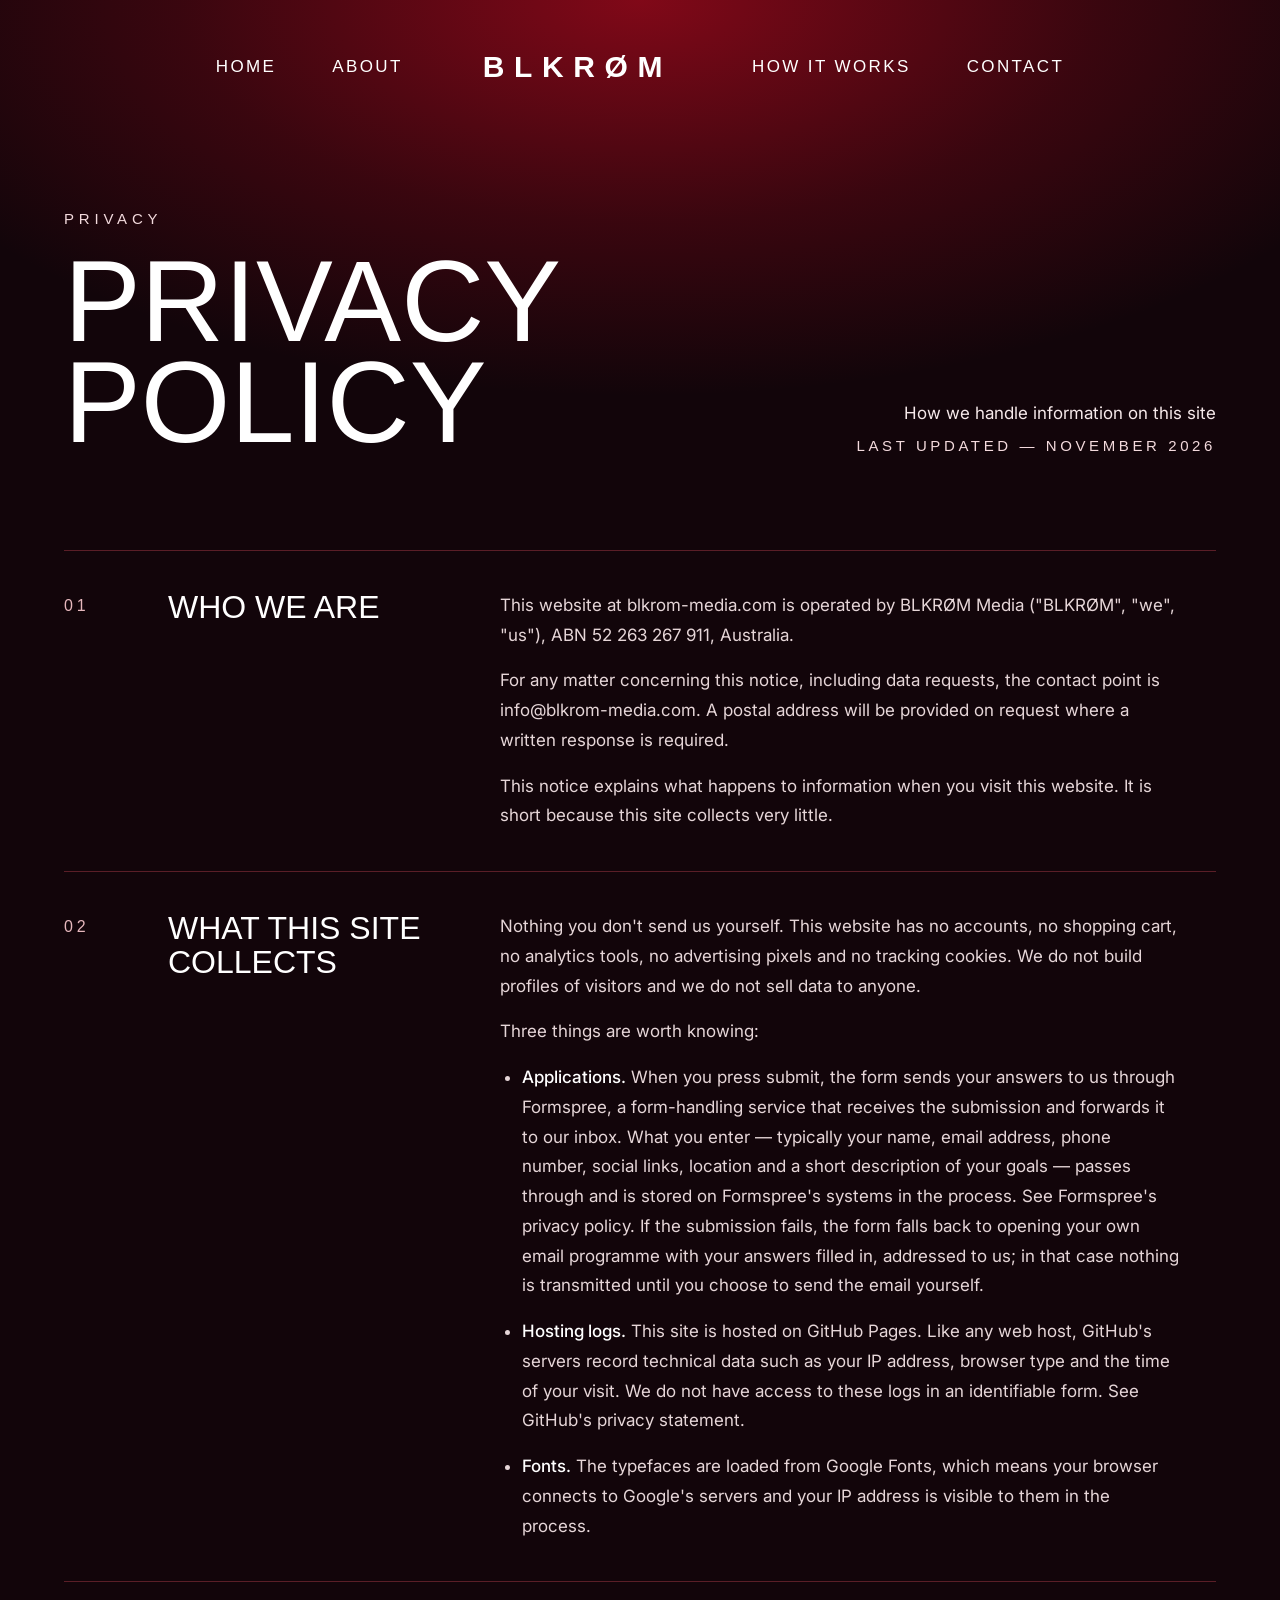
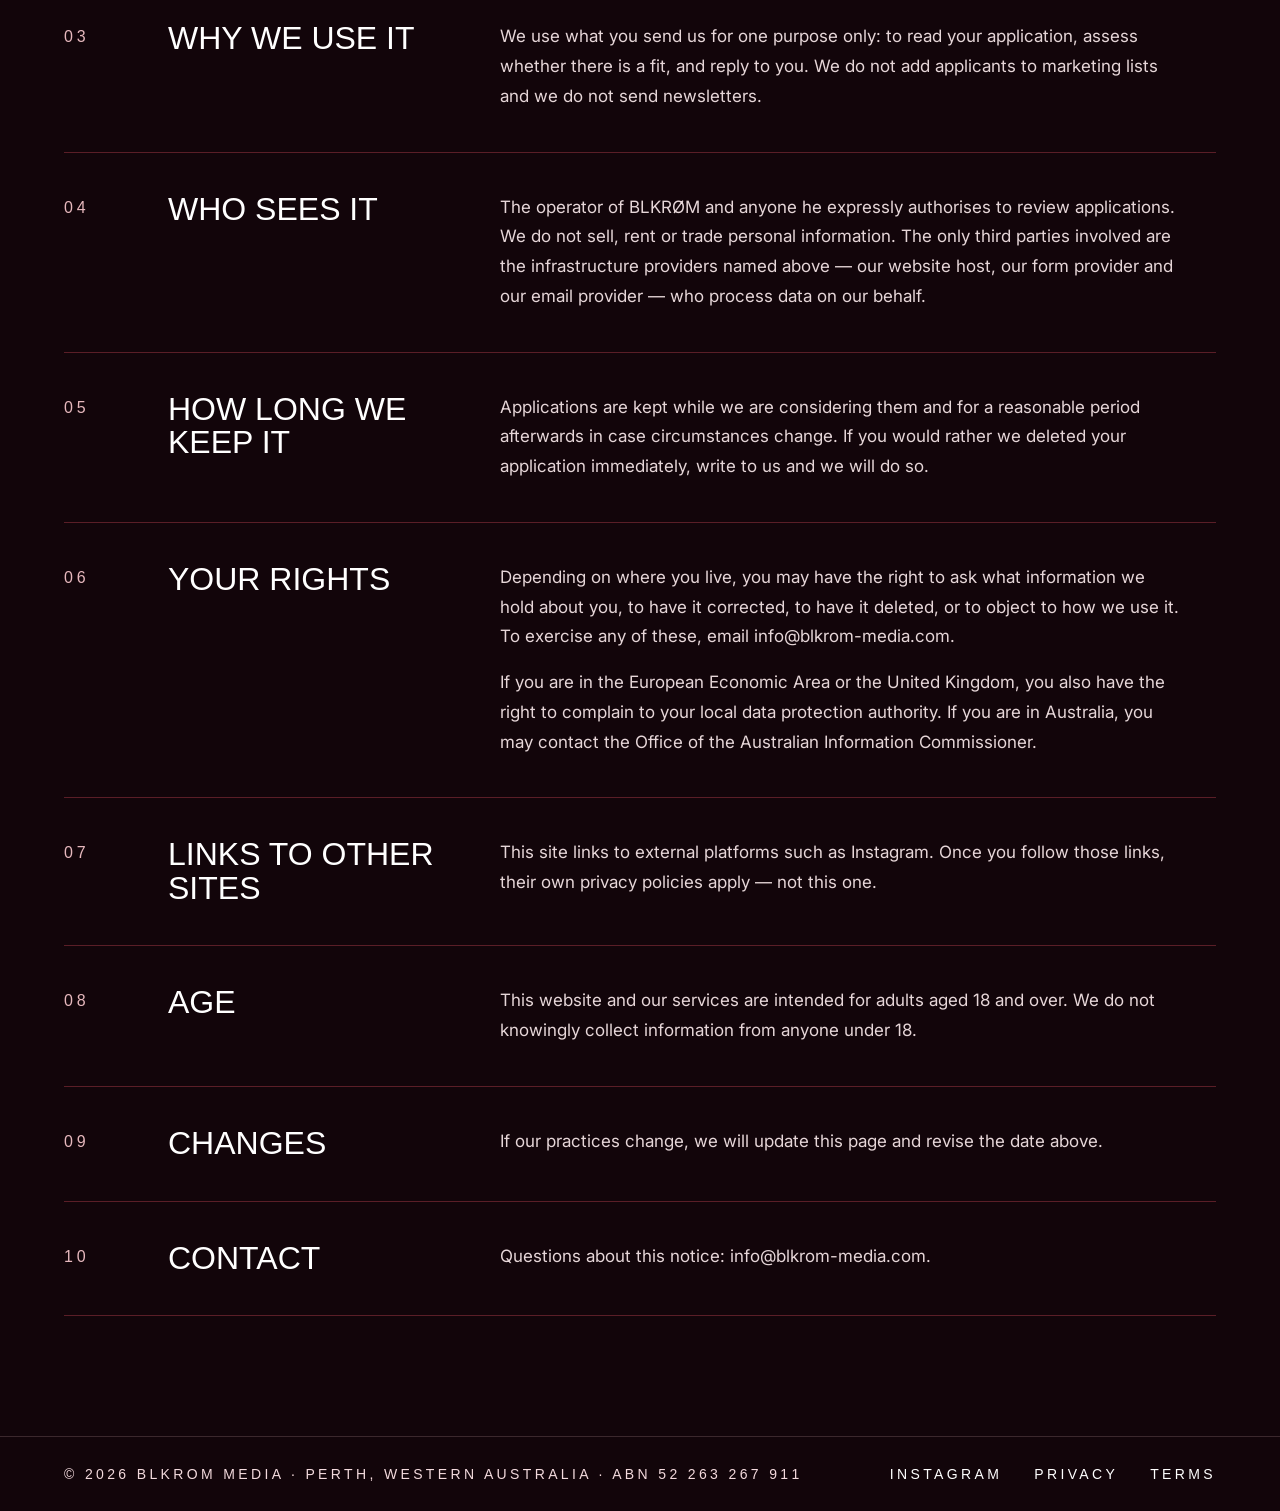
==== commit 597ef1cc: "Add files via upload" ====
--- a/privacy.html
+++ b/privacy.html
@@ -9,7 +9,7 @@
 <meta property="og:title" content="Privacy Policy — BLKRØM Media">
 <meta property="og:description" content="How BLKRØM Media handles information on this website.">
 <meta property="og:type" content="website">
-<meta property="og:image" content="https://blkrom-media.com/assets/hero.jpg">
+<meta property="og:image" content="https://blkrom-media.com/hero.jpg">
 <link rel="icon" type="image/svg+xml" href="/favicon.svg">
 <link rel="icon" type="image/png" href="/favicon-96x96.png" sizes="96x96">
 <link rel="shortcut icon" href="/favicon.ico">
@@ -19,7 +19,211 @@
 <link rel="preconnect" href="https://fonts.googleapis.com">
 <link rel="preconnect" href="https://fonts.gstatic.com" crossorigin>
 <link rel="stylesheet" href="https://fonts.googleapis.com/css2?family=Barlow+Condensed:wght@300;400;500;600&family=Inter:wght@400;500&display=swap">
-<link rel="stylesheet" href="assets/style.css">
+<style>
+/* BLKRØM Media — site styles */
+:root{
+  --accent:#B00A1E;
+  --bg:#12050A;
+  --soft:#E6D6D8;
+  --rose:#E6B8BD;
+  --pale:#F0C9CD;
+  --line:#5A1E27;
+  --pad:64px;
+  --cond:'Barlow Condensed',sans-serif;
+}
+*{box-sizing:border-box}
+html{scroll-behavior:smooth}
+body{margin:0;background:var(--bg);color:#fff;font-family:'Inter',sans-serif;-webkit-font-smoothing:antialiased}
+a{color:#fff}
+a:hover{color:var(--pale)}
+a:focus-visible,button:focus-visible,input:focus-visible,textarea:focus-visible{outline:2px solid var(--pale);outline-offset:3px}
+img{display:block;max-width:100%}
+h1,h2,h3,p{margin:0}
+.page{display:flex;flex-direction:column;min-height:100vh;overflow:hidden}
+.eyebrow{font-family:var(--cond);font-size:15px;letter-spacing:.32em;text-transform:uppercase;color:var(--rose)}
+.bgimg{position:absolute;inset:0;width:100%;height:100%;object-fit:cover;filter:grayscale(1) contrast(1.05)}
+.tint{position:absolute;inset:0;background:var(--accent);mix-blend-mode:multiply}
+
+/* nav */
+.nav{position:relative;display:flex;flex-wrap:wrap;align-items:center;justify-content:center;gap:0 56px;padding:44px 32px 0;font-family:var(--cond);font-size:17px;letter-spacing:.14em;text-transform:uppercase}
+.nav a{text-decoration:none;padding:12px 0}
+.nav .logo{font-size:30px;font-weight:600;letter-spacing:.32em;padding:6px 24px}
+
+/* hero */
+.hero{position:relative;min-height:860px;display:flex;flex-direction:column;overflow:hidden}
+.fade{position:absolute;inset:0;background:linear-gradient(to top,rgba(18,5,10,.6) 0%,rgba(18,5,10,0) 40%)}
+.hero-body{position:relative;flex:1;display:flex;flex-direction:column;justify-content:space-between;gap:48px;padding:48px var(--pad)}
+.hero h1{font-family:var(--cond);font-weight:500;font-size:clamp(34px,4vw,58px);line-height:1.02;text-transform:uppercase}
+.hero-row{display:flex;flex-wrap:wrap;align-items:center;justify-content:space-between;gap:24px}
+.hero-row p{font-family:var(--cond);font-size:18px;letter-spacing:.2em;text-transform:uppercase;color:#F3DADD}
+.btn-line{display:inline-flex;align-items:center;min-height:52px;padding:0 36px;border:1px solid #fff;text-decoration:none;font-family:var(--cond);font-size:17px;letter-spacing:.2em;text-transform:uppercase}
+.btn-line:hover{background:#fff;color:var(--bg)}
+
+/* statement */
+.statement{padding:120px 32px;display:flex;justify-content:center}
+.statement p{max-width:900px;text-align:center;font-family:var(--cond);font-weight:400;font-size:clamp(28px,3.2vw,44px);line-height:1.25;text-transform:uppercase;letter-spacing:.02em}
+
+/* image. motion. direction. */
+.cinema{position:relative;min-height:760px;display:flex;flex-direction:column;justify-content:space-between;gap:80px;padding:96px var(--pad) 88px;overflow:hidden}
+.cinema .shade{position:absolute;inset:0;background:linear-gradient(to top,rgba(18,5,10,.75) 0%,rgba(18,5,10,0) 60%)}
+.cinema h2{position:relative;font-family:var(--cond);font-weight:300;font-size:clamp(56px,10vw,150px);line-height:.88;text-transform:uppercase}
+.cinema-cols{position:relative;display:grid;grid-template-columns:repeat(3,minmax(0,1fr))}
+.cinema-cols>div{padding:0 36px;border-left:1px solid rgba(255,255,255,.35);display:flex;flex-direction:column;gap:18px}
+.cinema-cols .n{font-family:var(--cond);font-size:16px;letter-spacing:.24em;color:#F3DADD}
+.cinema-cols h3{font-family:var(--cond);font-weight:500;font-size:44px;line-height:1;text-transform:uppercase}
+.cinema-cols p{font-size:16px;line-height:1.65;color:#F6E9EA}
+
+/* carousel */
+.reel{padding:120px 0;overflow:hidden}
+.drift{display:flex;width:max-content;animation:drift 80s linear infinite}
+.drift .frame{position:relative;flex:none;width:340px;height:500px;margin-right:20px;overflow:hidden}
+.drift .frame img{position:absolute;inset:0;width:100%;height:100%;object-fit:cover;filter:grayscale(1) contrast(1.05)}
+@keyframes drift{from{transform:translateX(-50%)}to{transform:translateX(0)}}
+@media (prefers-reduced-motion:reduce){.drift{animation:none}}
+
+/* what stays yours */
+.yours{position:relative;padding:40px var(--pad) 150px;display:flex;flex-direction:column;gap:72px;background:radial-gradient(ellipse 70% 60% at 50% 100%,color-mix(in srgb,var(--accent) 45%,transparent) 0%,rgba(18,5,10,0) 75%)}
+.yours .big{font-family:var(--cond);font-weight:500;font-size:clamp(52px,7.4vw,108px);line-height:.95;text-transform:uppercase}
+.yours .big span{color:transparent;-webkit-text-stroke:1px var(--pale)}
+.yours-cols{display:grid;grid-template-columns:repeat(4,minmax(0,1fr));gap:32px;padding-top:40px;border-top:1px solid rgba(240,201,205,.3)}
+.yours-cols h3{font-family:var(--cond);font-weight:600;font-size:22px;letter-spacing:.08em;text-transform:uppercase;color:var(--pale);margin-bottom:12px}
+.yours-cols p{font-size:16px;line-height:1.65;color:var(--soft)}
+
+/* how it works */
+.how{background:#F4EEEC;color:#1A0A0D;padding:120px var(--pad);display:flex;flex-direction:column;gap:56px}
+.how h2{font-family:var(--cond);font-weight:300;font-size:clamp(56px,8vw,118px);line-height:.9;text-transform:uppercase}
+.steps{display:flex;flex-wrap:wrap;gap:8px}
+.step{flex:1 1 240px;min-height:340px;padding:32px;background:#fff;display:flex;flex-direction:column;justify-content:space-between;gap:32px}
+.step-top{display:flex;align-items:center;justify-content:space-between;font-family:var(--cond);color:#8E0A1A}
+.step-top span{font-size:15px;letter-spacing:.24em;text-transform:uppercase}
+.step-top b{font-weight:300;font-size:72px;line-height:.8}
+.step h3{font-family:var(--cond);font-weight:600;font-size:28px;line-height:1.05;text-transform:uppercase;margin-bottom:12px}
+.step p{font-size:16px;line-height:1.6;color:#3D2B2E}
+
+/* about */
+.about{display:flex;flex-wrap:wrap;align-items:stretch}
+.about-photo{flex:1 1 380px;min-height:620px;position:relative;background:#000;overflow:hidden}
+.about-photo img{position:absolute;inset:0;width:100%;height:100%;object-fit:cover;object-position:60% 30%;filter:grayscale(1)}
+.about-text{flex:1 1 440px;padding:96px var(--pad);display:flex;flex-direction:column;justify-content:center;gap:24px}
+.about-text h2{font-family:var(--cond);font-weight:500;font-size:clamp(36px,4vw,56px);line-height:1.05;text-transform:uppercase}
+.about-text p{max-width:520px;font-size:17px;line-height:1.7;color:var(--soft)}
+.about-text .eyebrow{font-size:16px;letter-spacing:.2em}
+.about-text .more{align-self:flex-start;display:inline-flex;align-items:center;min-height:48px;font-family:var(--cond);font-size:17px;letter-spacing:.2em;text-transform:uppercase;text-underline-offset:6px}
+
+/* footer */
+.foot{display:flex;flex-direction:column;overflow:hidden;background:radial-gradient(ellipse 85% 75% at 50% 100%,color-mix(in srgb,var(--accent) 90%,transparent) 0%,color-mix(in srgb,var(--accent) 60%,transparent) 22%,color-mix(in srgb,var(--accent) 22%,transparent) 50%,rgba(11,3,6,0) 80%),#0B0306}
+.contact{padding:136px var(--pad) 112px;display:flex;flex-wrap:wrap;align-items:flex-end;justify-content:space-between;gap:56px}
+.contact h2{font-family:var(--cond);font-weight:400;font-size:clamp(64px,9vw,136px);line-height:.92;text-transform:uppercase;margin-top:28px}
+.contact-side{max-width:420px;display:flex;flex-direction:column;gap:20px}
+.contact-side p{font-size:17px;line-height:1.65;color:var(--soft)}
+.contact-side .mail{align-self:flex-start;display:inline-flex;align-items:center;min-height:48px;font-family:var(--cond);font-size:28px;letter-spacing:.06em;text-decoration:none;border-bottom:1px solid var(--accent);overflow-wrap:anywhere}
+.contact-side .tel{align-self:flex-start;display:inline-flex;align-items:center;min-height:48px;margin-top:8px;font-family:var(--cond);font-size:22px;letter-spacing:.12em;text-decoration:none;color:var(--pale)}
+.mark{display:flex;justify-content:center;padding:8px 0 72px}
+.mark a{display:inline-flex;flex-direction:column;align-items:center;gap:18px;min-height:48px;text-decoration:none;font-family:var(--cond);font-size:14px;letter-spacing:.32em;text-transform:uppercase;color:#F3DADD}
+.mark img{width:64px;height:auto}
+.bar{margin-top:auto;border-top:1px solid rgba(240,201,205,.18);padding:14px var(--pad);display:flex;flex-wrap:wrap;align-items:center;justify-content:space-between;gap:8px 32px;font-family:var(--cond);font-size:14px;letter-spacing:.24em;text-transform:uppercase;color:#F3DADD}
+.bar nav{display:flex;flex-wrap:wrap;gap:0 32px}
+.bar nav a{text-decoration:none;padding:15px 0}
+
+/* apply page */
+.apply{flex:1;display:flex;flex-wrap:wrap;align-items:stretch}
+.apply-visual{position:relative;flex:1 1 520px;min-height:620px;display:flex;flex-direction:column;overflow:hidden}
+.apply-visual .shade{position:absolute;inset:0;background:linear-gradient(to top,rgba(18,5,10,.8) 0%,rgba(18,5,10,0) 65%)}
+.apply-visual .logo{position:relative;align-self:flex-start;margin:44px var(--pad) 0;padding:6px 0;text-decoration:none;font-family:var(--cond);font-size:30px;font-weight:600;letter-spacing:.32em}
+.apply-copy{position:relative;margin-top:auto;padding:64px var(--pad);display:flex;flex-direction:column;gap:28px}
+.apply-copy .eyebrow{color:#F3DADD}
+.apply-copy h1{font-family:var(--cond);font-weight:300;font-size:clamp(64px,8.5vw,128px);line-height:.88;text-transform:uppercase}
+.apply-copy p{max-width:440px;font-size:17px;line-height:1.65;color:#F6E9EA}
+.pledges{display:grid;grid-template-columns:repeat(3,minmax(0,1fr));gap:24px;padding-top:28px;border-top:1px solid rgba(255,255,255,.35);font-family:var(--cond);font-size:16px;letter-spacing:.14em;text-transform:uppercase;color:#F3DADD}
+.apply-form{flex:1 1 520px;padding:48px 80px 80px;display:flex;flex-direction:column;gap:32px}
+.apply-form .back{align-self:flex-end;display:inline-flex;align-items:center;min-height:48px;font-family:var(--cond);font-size:15px;letter-spacing:.2em;text-transform:uppercase;text-decoration:none}
+.row2{display:grid;grid-template-columns:repeat(auto-fit,minmax(220px,1fr));gap:32px 40px}
+.field{display:flex;flex-direction:column;gap:4px}
+.lab{font-family:var(--cond);font-size:15px;letter-spacing:.24em;text-transform:uppercase;color:var(--rose)}
+.lab i{font-style:normal;letter-spacing:.08em;text-transform:none;color:#B79AA0}
+.f{width:100%;min-height:52px;padding:12px 0;background:transparent;border:0;border-bottom:1px solid #6B2A32;border-radius:0;color:#fff;font-family:'Inter',sans-serif;font-size:17px}
+textarea.f{resize:vertical;line-height:1.6}
+.f::placeholder{color:#B79AA0}
+fieldset{margin:0;padding:0;border:0}
+legend{padding:0 0 8px}
+.checks{display:flex;flex-wrap:wrap;gap:4px 40px}
+.chk{display:flex;align-items:center;gap:14px;min-height:48px;font-size:16px;line-height:1.5;color:var(--soft)}
+.chk input{width:22px;height:22px;margin:0;accent-color:var(--accent);flex:none}
+.submit-row{display:flex;flex-wrap:wrap;align-items:center;gap:24px 32px}
+.send{min-height:56px;padding:0 44px;background:var(--accent);color:#fff;border:0;border-radius:0;cursor:pointer;font-family:var(--cond);font-size:17px;letter-spacing:.2em;text-transform:uppercase}
+.send:hover{background:#C70C22}
+.send[disabled]{opacity:.6;cursor:wait}
+.note{max-width:300px;font-size:14px;line-height:1.55;color:#D9C3C6}
+.status{font-size:17px;line-height:1.6;color:#F6E9EA}
+.status[hidden]{display:none}
+.hp{position:absolute;left:-9999px;width:1px;height:1px;overflow:hidden}
+
+/* legal pages */
+.legal-head{position:relative;display:flex;flex-direction:column;background:radial-gradient(ellipse 80% 90% at 50% 0%,color-mix(in srgb,var(--accent) 70%,transparent) 0%,color-mix(in srgb,var(--accent) 25%,transparent) 45%,rgba(18,5,10,0) 80%)}
+.legal-title{padding:120px var(--pad) 96px;display:flex;flex-wrap:wrap;align-items:flex-end;justify-content:space-between;gap:40px}
+.legal-title .eyebrow{color:#F3DADD;margin-bottom:24px}
+.legal-title h1{font-family:var(--cond);font-weight:300;font-size:clamp(64px,9vw,136px);line-height:.88;text-transform:uppercase}
+.legal-meta{display:flex;flex-direction:column;gap:10px;text-align:right}
+.legal-meta p:first-child{font-size:17px;line-height:1.6;color:#F6E9EA}
+.legal-meta p:last-child{font-family:var(--cond);font-size:15px;letter-spacing:.24em;text-transform:uppercase;color:#F3DADD}
+.legal{padding:0 var(--pad) 120px;display:flex;flex-direction:column}
+.legal section{display:grid;grid-template-columns:72px minmax(0,300px) minmax(0,680px);gap:32px;padding:40px 0;border-top:1px solid var(--line)}
+.legal section:last-child{border-bottom:1px solid var(--line)}
+.legal .num{margin-top:6px;font-family:var(--cond);font-size:16px;letter-spacing:.24em;color:var(--rose)}
+.legal h2{font-family:var(--cond);font-weight:500;font-size:32px;line-height:1.05;text-transform:uppercase}
+.legal .body{display:flex;flex-direction:column;gap:16px}
+.legal .body p,.legal .body li{font-size:17px;line-height:1.75;color:var(--soft)}
+.legal ul{margin:0;padding:0 0 0 22px;display:flex;flex-direction:column;gap:16px}
+.legal strong{color:#fff;font-weight:500}
+
+/* tablet */
+@media (max-width:1000px){
+  :root{--pad:40px}
+  .cinema-cols{grid-template-columns:1fr;gap:40px}
+  .cinema-cols>div{padding:0 0 0 24px}
+  .yours-cols{grid-template-columns:repeat(2,minmax(0,1fr))}
+  .apply-form{padding:48px var(--pad) 72px}
+  .legal section{grid-template-columns:56px minmax(0,1fr);gap:16px 24px}
+  .legal .body{grid-column:2}
+  .legal-meta{text-align:left}
+}
+/* phone */
+@media (max-width:640px){
+  :root{--pad:24px}
+  .nav{gap:0 28px;padding:28px 20px 0;font-size:15px}
+  .nav .logo{order:-1;flex-basis:100%;text-align:center;padding:6px 0 10px;font-size:26px}
+  .hero{min-height:720px}
+  .hero-body{padding:32px var(--pad) 40px}
+  .hero-row p{font-size:15px;letter-spacing:.14em}
+  .hero-row .btn-line{width:100%;justify-content:center}
+  .statement{padding:80px 24px}
+  .cinema{min-height:0;padding:72px var(--pad) 64px;gap:56px}
+  .cinema-cols h3{font-size:36px}
+  .reel{padding:72px 0}
+  .drift .frame{width:240px;height:360px;margin-right:12px}
+  .yours{padding:24px var(--pad) 96px;gap:48px}
+  .yours-cols{grid-template-columns:1fr;gap:28px}
+  .how{padding:80px var(--pad);gap:40px}
+  .step{flex-basis:100%;min-height:0}
+  .about-photo{min-height:460px}
+  .about-text{padding:64px var(--pad)}
+  .contact{padding:88px var(--pad) 72px;gap:40px}
+  .contact-side .mail{font-size:24px}
+  .mark{padding-bottom:56px}
+  .bar{font-size:13px;letter-spacing:.16em}
+  .apply-visual{min-height:520px}
+  .apply-visual .logo{margin:28px var(--pad) 0;font-size:26px}
+  .apply-copy{padding:48px var(--pad)}
+  .pledges{grid-template-columns:1fr;gap:10px}
+  .apply-form{padding:40px var(--pad) 64px}
+  .apply-form .back{align-self:flex-start}
+  .send{width:100%}
+  .legal-title{padding:72px var(--pad) 56px}
+  .legal section{grid-template-columns:1fr;padding:28px 0}
+  .legal .body{grid-column:1}
+}
+
+</style>
 </head>
 <body>
 <div class="page">
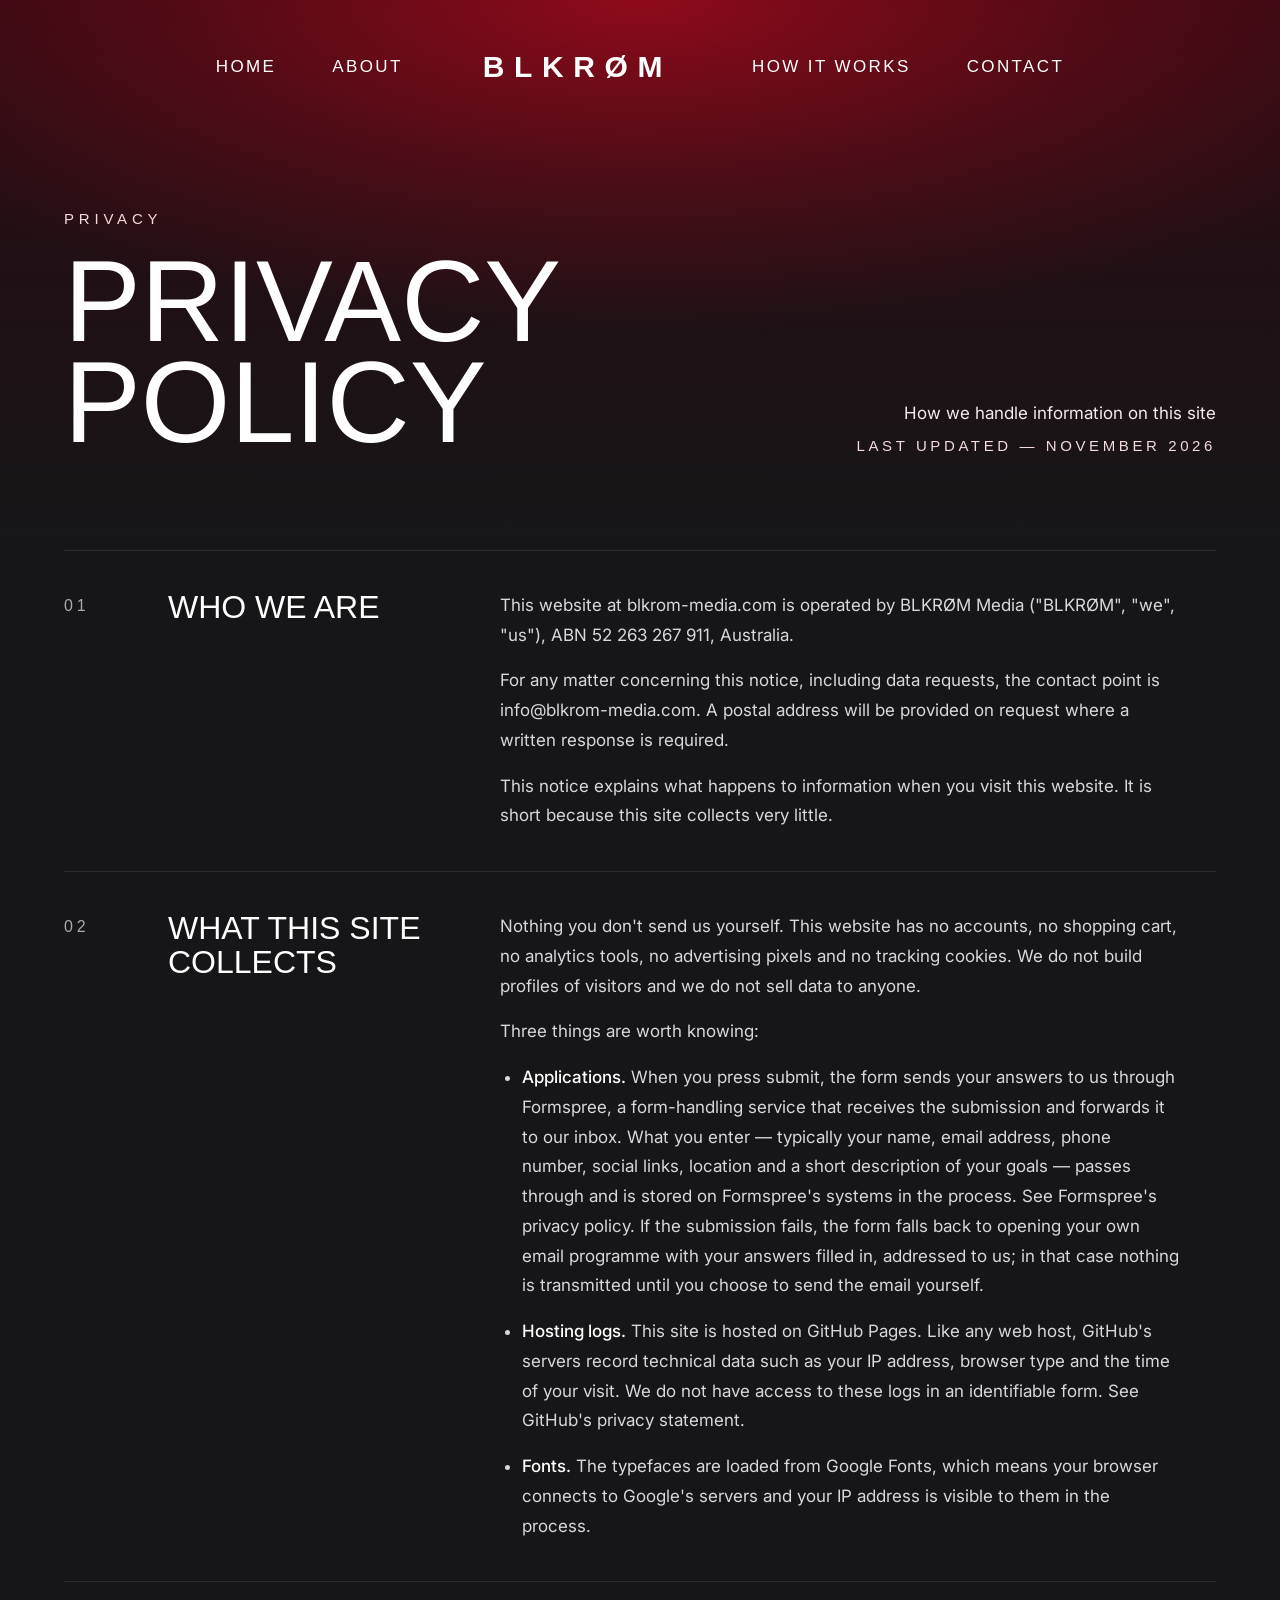
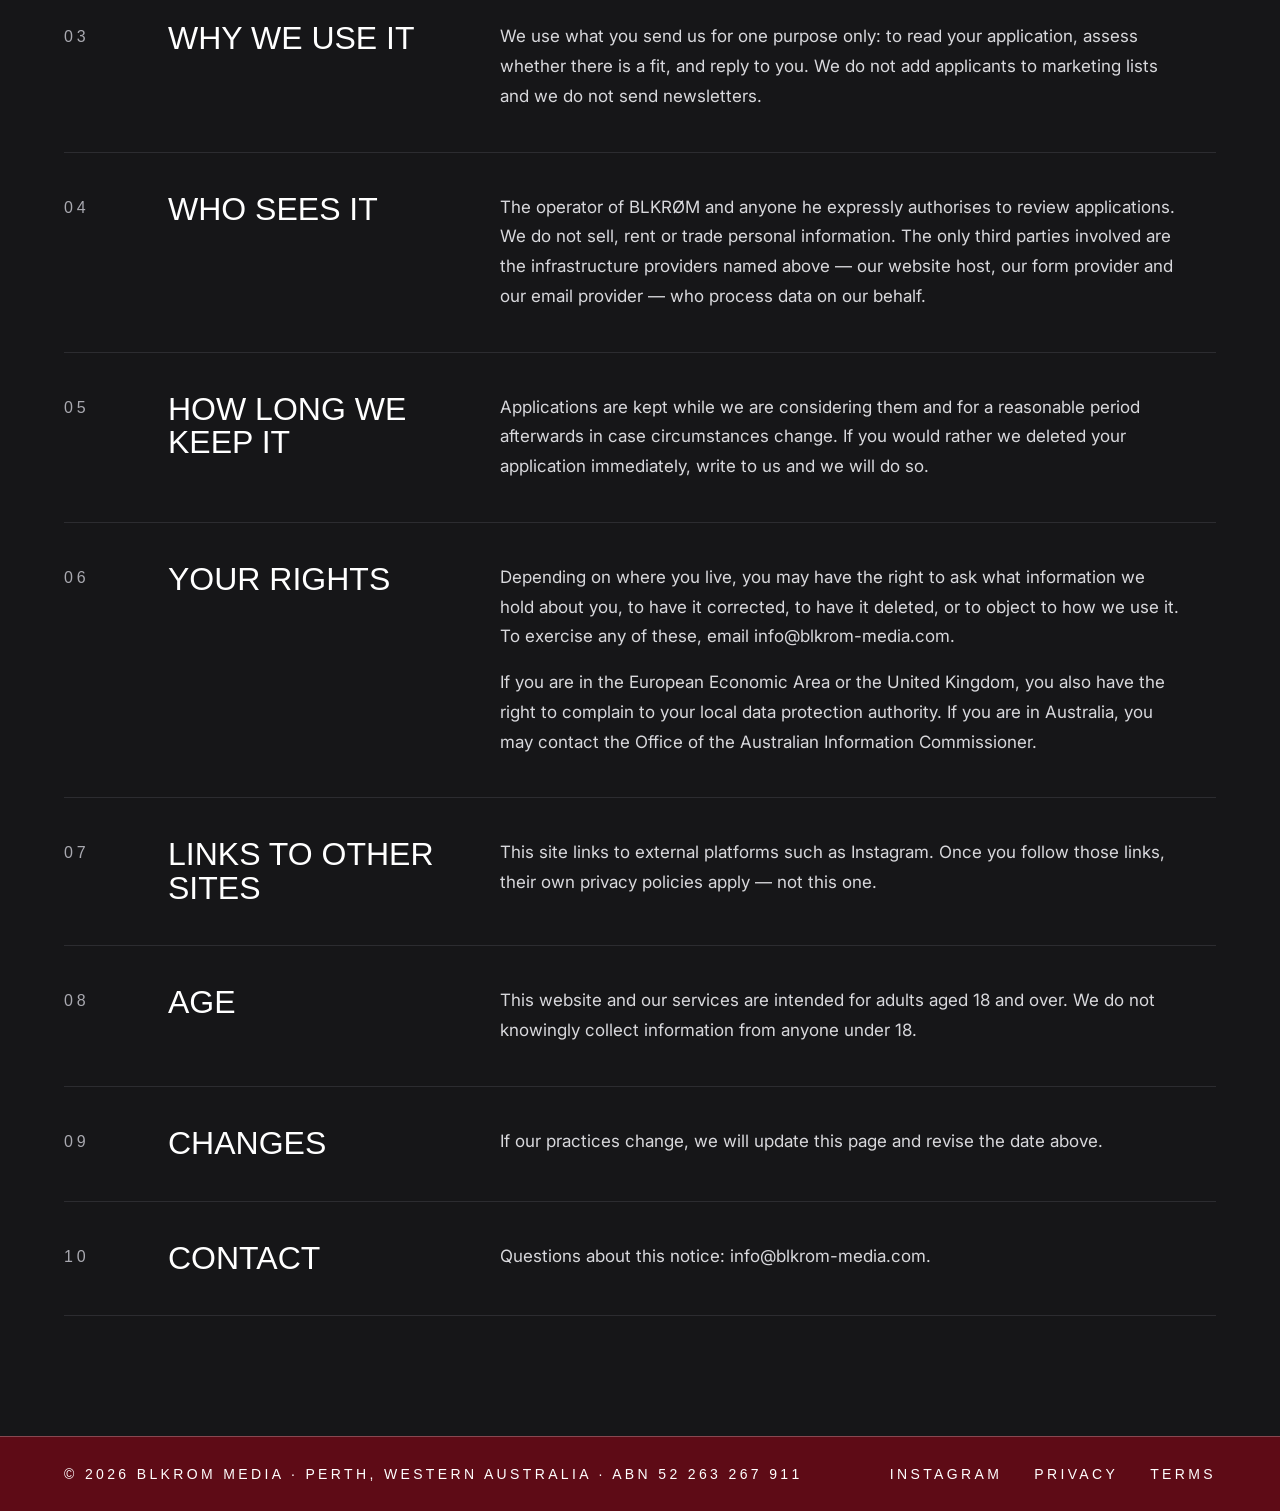
==== commit 4f4ed090: "Add files via upload" ====
--- a/privacy.html
+++ b/privacy.html
@@ -79,7 +79,6 @@
 .drift .frame{position:relative;flex:none;width:340px;height:500px;margin-right:20px;overflow:hidden}
 .drift .frame img{position:absolute;inset:0;width:100%;height:100%;object-fit:cover;filter:grayscale(1) contrast(1.05)}
 @keyframes drift{from{transform:translateX(-50%)}to{transform:translateX(0)}}
-@media (prefers-reduced-motion:reduce){.drift{animation:none}}
 
 /* what stays yours */
 .yours{position:relative;padding:40px var(--pad) 150px;display:flex;flex-direction:column;gap:72px;background:radial-gradient(ellipse 70% 60% at 50% 100%,color-mix(in srgb,var(--accent) 45%,transparent) 0%,rgba(18,5,10,0) 75%)}
@@ -110,8 +109,21 @@
 .about-text .eyebrow{font-size:16px;letter-spacing:.2em}
 .about-text .more{align-self:flex-start;display:inline-flex;align-items:center;min-height:48px;font-family:var(--cond);font-size:17px;letter-spacing:.2em;text-transform:uppercase;text-underline-offset:6px}
 
+/* portrait fades into the text side */
+
+/* small pulsing call to action */
+.how-head{display:flex;flex-wrap:wrap;align-items:center;justify-content:space-between;gap:20px 32px}
+.pulse{display:inline-flex;align-items:center;min-height:44px;padding:0 22px;border:1px solid #8E0A1A;color:#8E0A1A;text-decoration:none;font-family:var(--cond);font-size:14px;letter-spacing:.2em;text-transform:uppercase;animation:pulse 2.4s ease-out infinite}
+.pulse:hover{background:var(--accent);border-color:var(--accent);color:#fff;animation:none}
+@keyframes pulse{0%{box-shadow:0 0 0 0 rgba(176,10,30,.5)}70%{box-shadow:0 0 0 14px rgba(176,10,30,0)}100%{box-shadow:0 0 0 0 rgba(176,10,30,0)}}
+@media (prefers-reduced-motion:reduce){.pulse{animation:none}}
+
+/* instagram glyph beside the handle */
+.handle{display:inline-flex;align-items:center;gap:10px}
+.handle .ig{flex:none}
+
 /* footer */
-.foot{display:flex;flex-direction:column;overflow:hidden;background:radial-gradient(ellipse 85% 75% at 50% 100%,color-mix(in srgb,var(--accent) 90%,transparent) 0%,color-mix(in srgb,var(--accent) 60%,transparent) 22%,color-mix(in srgb,var(--accent) 22%,transparent) 50%,rgba(11,3,6,0) 80%),#0B0306}
+.foot{display:flex;flex-direction:column;overflow:hidden;background:radial-gradient(ellipse 85% 75% at 50% 100%,color-mix(in srgb,var(--accent) 90%,transparent) 0%,color-mix(in srgb,var(--accent) 60%,transparent) 22%,color-mix(in srgb,var(--accent) 22%,transparent) 50%,rgba(18,5,10,0) 80%),var(--bg)}
 .contact{padding:136px var(--pad) 112px;display:flex;flex-wrap:wrap;align-items:flex-end;justify-content:space-between;gap:56px}
 .contact h2{font-family:var(--cond);font-weight:400;font-size:clamp(64px,9vw,136px);line-height:.92;text-transform:uppercase;margin-top:28px}
 .contact-side{max-width:420px;display:flex;flex-direction:column;gap:20px}
@@ -223,9 +235,54 @@
   .legal .body{grid-column:1}
 }
 
+/* privacy + terms: red top, anthracite body */
+.legal-page{background:#161618}
+.legal-page .legal-head{background:radial-gradient(ellipse 80% 70% at 50% 0%,color-mix(in srgb,var(--accent) 75%,transparent) 0%,color-mix(in srgb,var(--accent) 30%,transparent) 45%,rgba(22,22,24,0) 85%),linear-gradient(to bottom,#2A0A11 0%,#161618 100%)}
+.legal-page .legal section{border-color:#2C2C30}
+.legal-page .legal .num{color:#A9A9B0}
+.legal-page .legal .body p,.legal-page .legal .body li{color:#D8D8DC}
+.legal-page .bar{border-top-color:#2C2C30;background:#161618}
+@media (max-width:1000px){}
+@media (max-width:640px){
+  .nav{flex-wrap:nowrap;justify-content:center;gap:0 clamp(12px,4vw,18px);padding:26px 12px 0;font-size:clamp(12px,3.7vw,14px);letter-spacing:.08em;white-space:nowrap}
+  .nav .logo{flex-basis:auto;position:absolute;left:0;right:0;top:20px;text-align:center;padding:0;font-size:26px;letter-spacing:.3em}
+  .nav{padding-top:86px}
+  .hero{min-height:max(600px,88svh)}
+  .hero-row p span{display:block}
+  .hero-row p .dash{display:none}
+  .pulse{width:100%;justify-content:center}
+}
+@media (max-width:640px){.hero-row p{font-size:clamp(10px,3.1vw,13px);letter-spacing:.1em;white-space:nowrap}.hero-row p span{white-space:nowrap}}
+
+.how-cta{display:flex;align-items:center;gap:28px;margin-top:56px}
+.how-cta .ln{flex:1;height:1px;background:#8E0A1A;opacity:.45}
+@media (max-width:640px){.how-cta{gap:16px;margin-top:40px}.how-cta .pulse{width:auto;padding:0 18px;white-space:nowrap}}
+
+.about-text{background:linear-gradient(to right,#000 0%,var(--bg) 55%)}
+@media (max-width:1000px){.about-text{background:linear-gradient(to bottom,#000 0%,var(--bg) 40%)}}
+.steps{display:grid;grid-template-columns:repeat(4,1fr)}
+.step{flex:none}
+@media (max-width:1000px){.steps{grid-template-columns:repeat(2,1fr)}}
+@media (max-width:640px){
+ .steps{gap:6px}
+ .step{padding:16px 14px;gap:18px;min-height:0}
+ .step-top span{font-size:11px;letter-spacing:.18em}
+ .step-top b{font-size:40px}
+ .step h3{font-size:18px;margin-bottom:8px}
+ .step p{font-size:13px;line-height:1.5}
+}
+@media (max-width:640px){.step{justify-content:flex-start}.step>div:last-child{margin-top:auto}}
+.legal-page .bar{background:var(--accent);border-top-color:rgba(255,255,255,.25);color:#fff}
+.legal-page .bar a{color:#fff}
+.apply-form{background:linear-gradient(to bottom,#8A0A1B 0%,#6A0914 50%,#161618 100%)}
+@media (max-width:1000px){.apply-form{background:linear-gradient(to bottom,#6A0914 0%,#6A0914 50%,#161618 100%)}}
+.legal-page .bar{background:#5E0B16}
+.apply-form{background:linear-gradient(to bottom,#3A0B10 0%,#3A0B10 50%,#161618 100%)}
+@media (max-width:1000px){.apply-form{background:linear-gradient(to bottom,#3A0B10 0%,#3A0B10 50%,#161618 100%)}}
+
 </style>
 </head>
-<body>
+<body class="legal-page">
 <div class="page">
 <header class="legal-head">
 <nav class="nav" aria-label="Main">
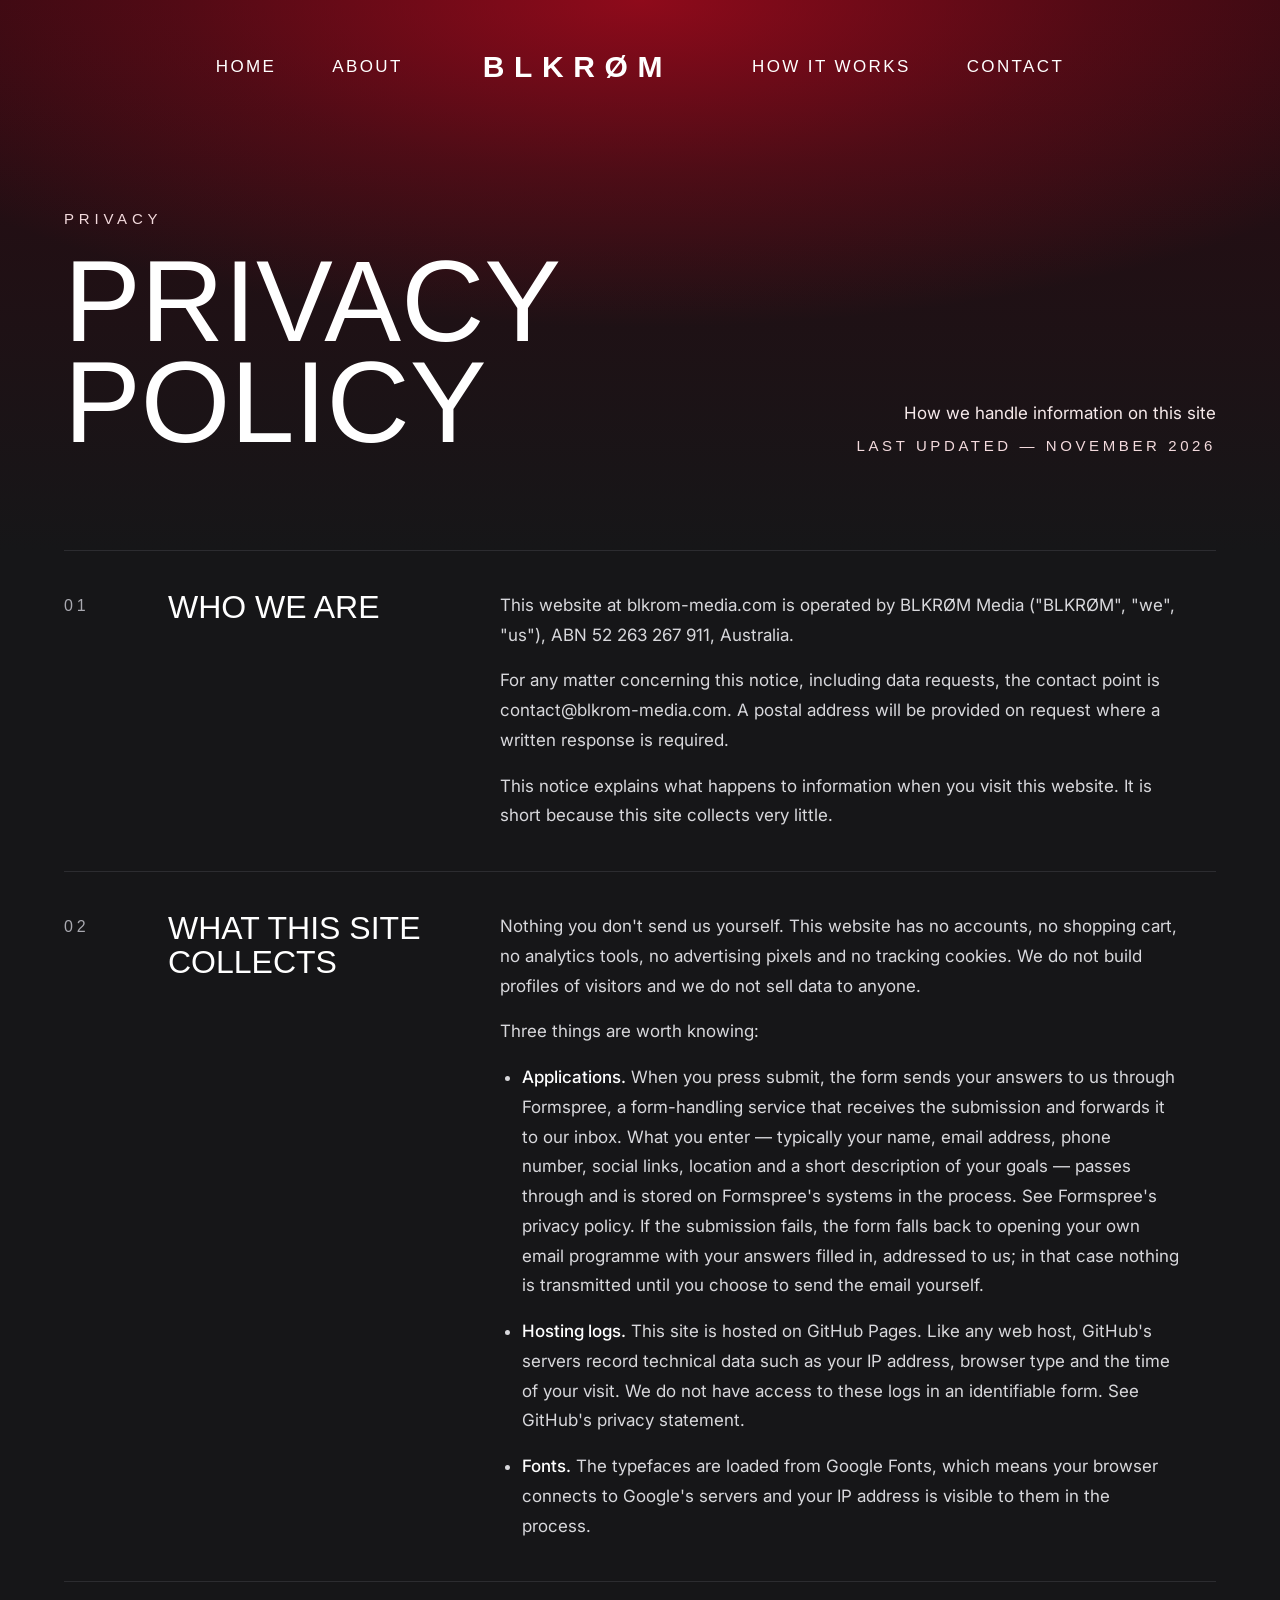
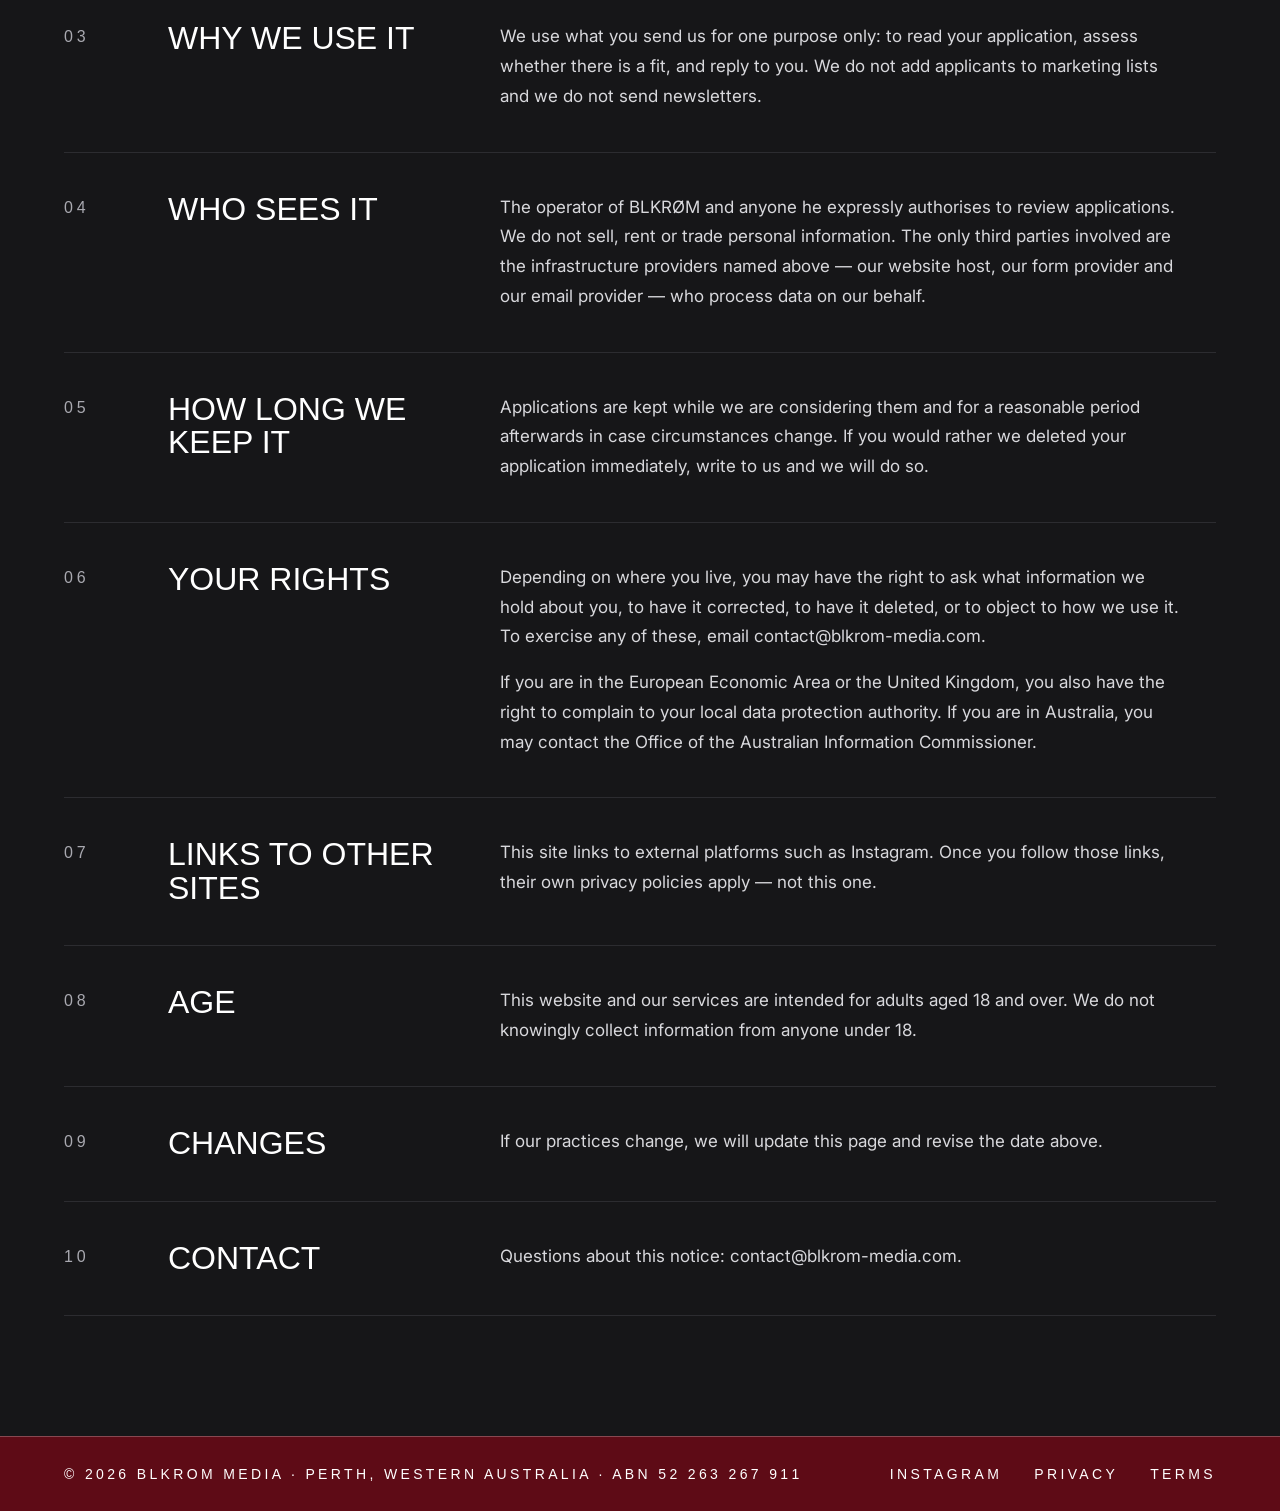
==== commit f1432b00: "Add files via upload" ====
--- a/privacy.html
+++ b/privacy.html
@@ -297,7 +297,7 @@
 <div class="legal-meta"><p>How we handle information on this site</p><p>Last updated — November 2026</p></div>
 </div>
 </header>
-<main class="legal"><section><p class="num">01</p><h2>Who we are</h2><div class="body"><p>This website at blkrom-media.com is operated by BLKRØM Media ("BLKRØM", "we", "us"), ABN 52 263 267 911, Australia.</p><p>For any matter concerning this notice, including data requests, the contact point is info@blkrom-media.com. A postal address will be provided on request where a written response is required.</p><p>This notice explains what happens to information when you visit this website. It is short because this site collects very little.</p></div></section><section><p class="num">02</p><h2>What this site collects</h2><div class="body"><p>Nothing you don't send us yourself. This website has no accounts, no shopping cart, no analytics tools, no advertising pixels and no tracking cookies. We do not build profiles of visitors and we do not sell data to anyone.</p><p>Three things are worth knowing:</p><ul><li><strong>Applications.</strong> When you press submit, the form sends your answers to us through Formspree, a form-handling service that receives the submission and forwards it to our inbox. What you enter — typically your name, email address, phone number, social links, location and a short description of your goals — passes through and is stored on Formspree's systems in the process. See Formspree's privacy policy. If the submission fails, the form falls back to opening your own email programme with your answers filled in, addressed to us; in that case nothing is transmitted until you choose to send the email yourself.</li><li><strong>Hosting logs.</strong> This site is hosted on GitHub Pages. Like any web host, GitHub's servers record technical data such as your IP address, browser type and the time of your visit. We do not have access to these logs in an identifiable form. See GitHub's privacy statement.</li><li><strong>Fonts.</strong> The typefaces are loaded from Google Fonts, which means your browser connects to Google's servers and your IP address is visible to them in the process.</li></ul></div></section><section><p class="num">03</p><h2>Why we use it</h2><div class="body"><p>We use what you send us for one purpose only: to read your application, assess whether there is a fit, and reply to you. We do not add applicants to marketing lists and we do not send newsletters.</p></div></section><section><p class="num">04</p><h2>Who sees it</h2><div class="body"><p>The operator of BLKRØM and anyone he expressly authorises to review applications. We do not sell, rent or trade personal information. The only third parties involved are the infrastructure providers named above — our website host, our form provider and our email provider — who process data on our behalf.</p></div></section><section><p class="num">05</p><h2>How long we keep it</h2><div class="body"><p>Applications are kept while we are considering them and for a reasonable period afterwards in case circumstances change. If you would rather we deleted your application immediately, write to us and we will do so.</p></div></section><section><p class="num">06</p><h2>Your rights</h2><div class="body"><p>Depending on where you live, you may have the right to ask what information we hold about you, to have it corrected, to have it deleted, or to object to how we use it. To exercise any of these, email info@blkrom-media.com.</p><p>If you are in the European Economic Area or the United Kingdom, you also have the right to complain to your local data protection authority. If you are in Australia, you may contact the Office of the Australian Information Commissioner.</p></div></section><section><p class="num">07</p><h2>Links to other sites</h2><div class="body"><p>This site links to external platforms such as Instagram. Once you follow those links, their own privacy policies apply — not this one.</p></div></section><section><p class="num">08</p><h2>Age</h2><div class="body"><p>This website and our services are intended for adults aged 18 and over. We do not knowingly collect information from anyone under 18.</p></div></section><section><p class="num">09</p><h2>Changes</h2><div class="body"><p>If our practices change, we will update this page and revise the date above.</p></div></section><section><p class="num">10</p><h2>Contact</h2><div class="body"><p>Questions about this notice: info@blkrom-media.com.</p></div></section></main>
+<main class="legal"><section><p class="num">01</p><h2>Who we are</h2><div class="body"><p>This website at blkrom-media.com is operated by BLKRØM Media ("BLKRØM", "we", "us"), ABN 52 263 267 911, Australia.</p><p>For any matter concerning this notice, including data requests, the contact point is contact@blkrom-media.com. A postal address will be provided on request where a written response is required.</p><p>This notice explains what happens to information when you visit this website. It is short because this site collects very little.</p></div></section><section><p class="num">02</p><h2>What this site collects</h2><div class="body"><p>Nothing you don't send us yourself. This website has no accounts, no shopping cart, no analytics tools, no advertising pixels and no tracking cookies. We do not build profiles of visitors and we do not sell data to anyone.</p><p>Three things are worth knowing:</p><ul><li><strong>Applications.</strong> When you press submit, the form sends your answers to us through Formspree, a form-handling service that receives the submission and forwards it to our inbox. What you enter — typically your name, email address, phone number, social links, location and a short description of your goals — passes through and is stored on Formspree's systems in the process. See Formspree's privacy policy. If the submission fails, the form falls back to opening your own email programme with your answers filled in, addressed to us; in that case nothing is transmitted until you choose to send the email yourself.</li><li><strong>Hosting logs.</strong> This site is hosted on GitHub Pages. Like any web host, GitHub's servers record technical data such as your IP address, browser type and the time of your visit. We do not have access to these logs in an identifiable form. See GitHub's privacy statement.</li><li><strong>Fonts.</strong> The typefaces are loaded from Google Fonts, which means your browser connects to Google's servers and your IP address is visible to them in the process.</li></ul></div></section><section><p class="num">03</p><h2>Why we use it</h2><div class="body"><p>We use what you send us for one purpose only: to read your application, assess whether there is a fit, and reply to you. We do not add applicants to marketing lists and we do not send newsletters.</p></div></section><section><p class="num">04</p><h2>Who sees it</h2><div class="body"><p>The operator of BLKRØM and anyone he expressly authorises to review applications. We do not sell, rent or trade personal information. The only third parties involved are the infrastructure providers named above — our website host, our form provider and our email provider — who process data on our behalf.</p></div></section><section><p class="num">05</p><h2>How long we keep it</h2><div class="body"><p>Applications are kept while we are considering them and for a reasonable period afterwards in case circumstances change. If you would rather we deleted your application immediately, write to us and we will do so.</p></div></section><section><p class="num">06</p><h2>Your rights</h2><div class="body"><p>Depending on where you live, you may have the right to ask what information we hold about you, to have it corrected, to have it deleted, or to object to how we use it. To exercise any of these, email contact@blkrom-media.com.</p><p>If you are in the European Economic Area or the United Kingdom, you also have the right to complain to your local data protection authority. If you are in Australia, you may contact the Office of the Australian Information Commissioner.</p></div></section><section><p class="num">07</p><h2>Links to other sites</h2><div class="body"><p>This site links to external platforms such as Instagram. Once you follow those links, their own privacy policies apply — not this one.</p></div></section><section><p class="num">08</p><h2>Age</h2><div class="body"><p>This website and our services are intended for adults aged 18 and over. We do not knowingly collect information from anyone under 18.</p></div></section><section><p class="num">09</p><h2>Changes</h2><div class="body"><p>If our practices change, we will update this page and revise the date above.</p></div></section><section><p class="num">10</p><h2>Contact</h2><div class="body"><p>Questions about this notice: contact@blkrom-media.com.</p></div></section></main>
 <div class="bar">
 <span>© 2026 BLKROM MEDIA · Perth, Western Australia · ABN 52 263 267 911</span>
 <nav aria-label="Footer">
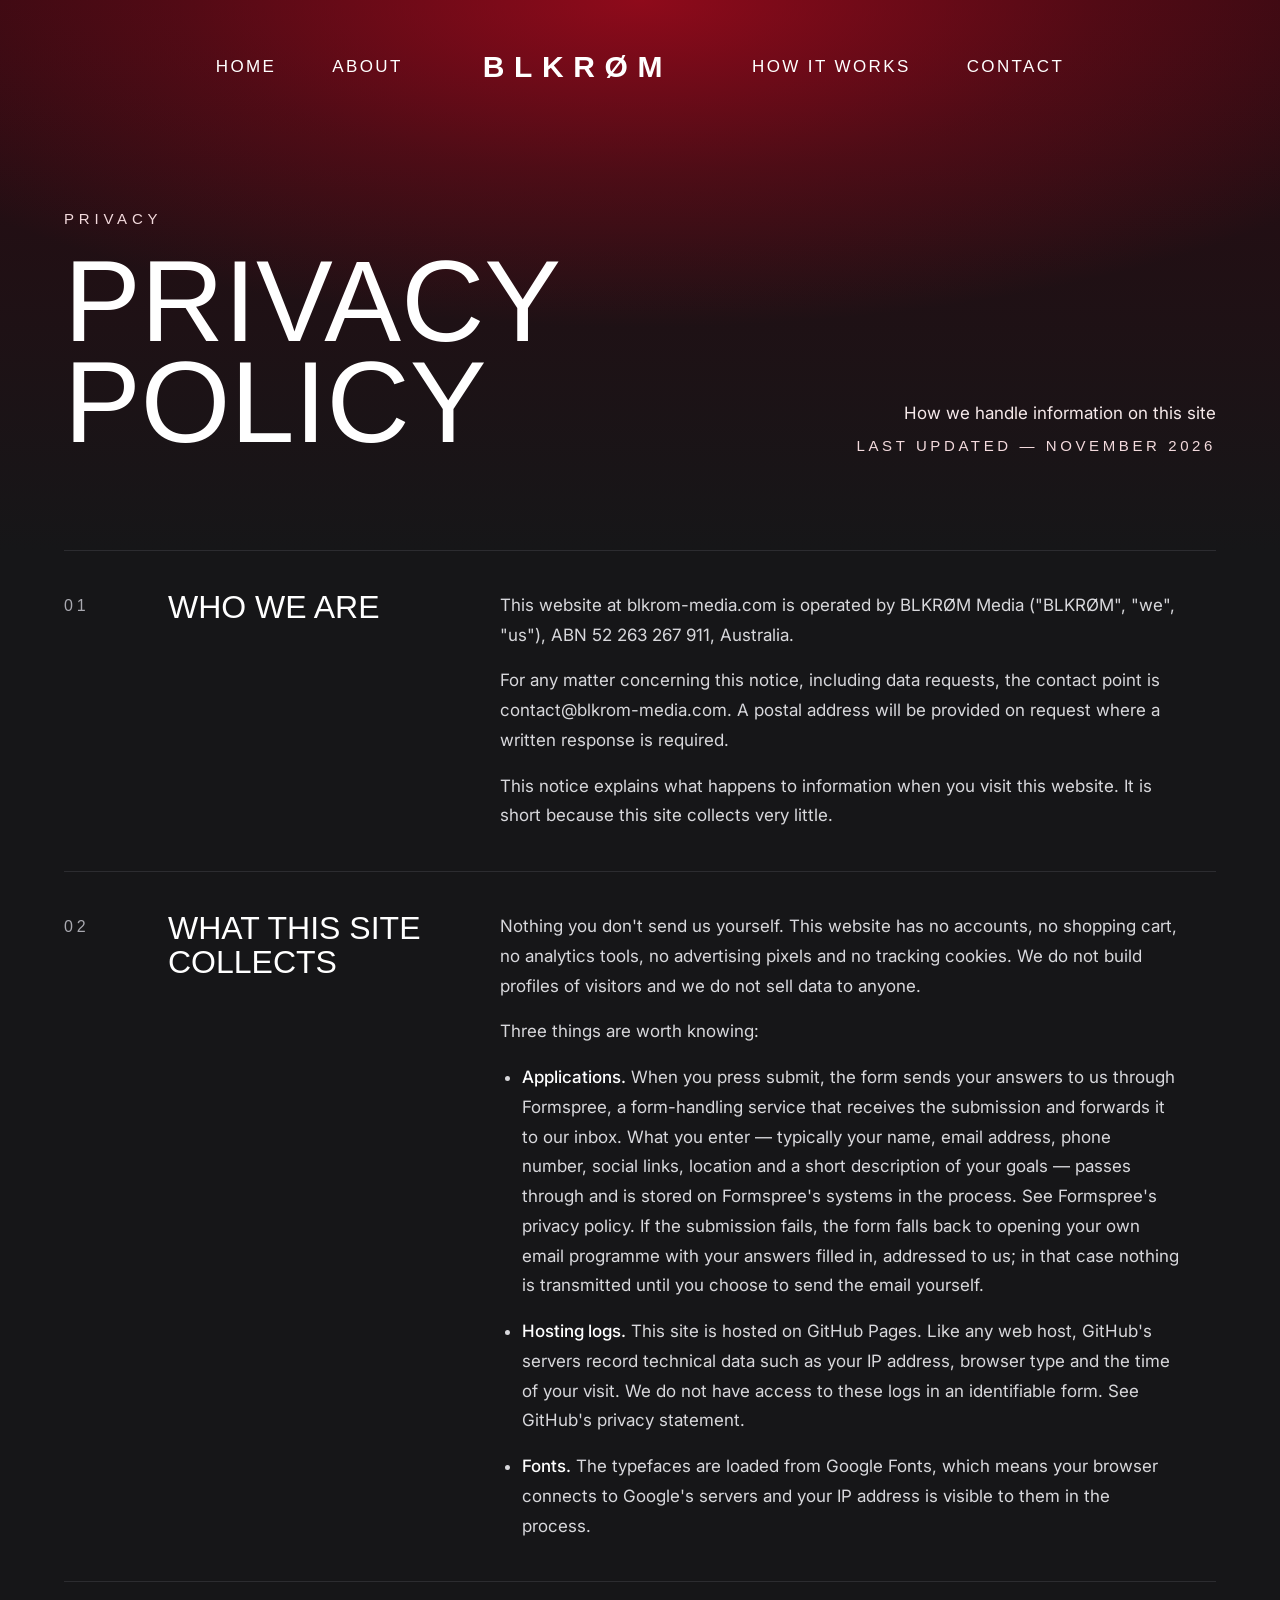
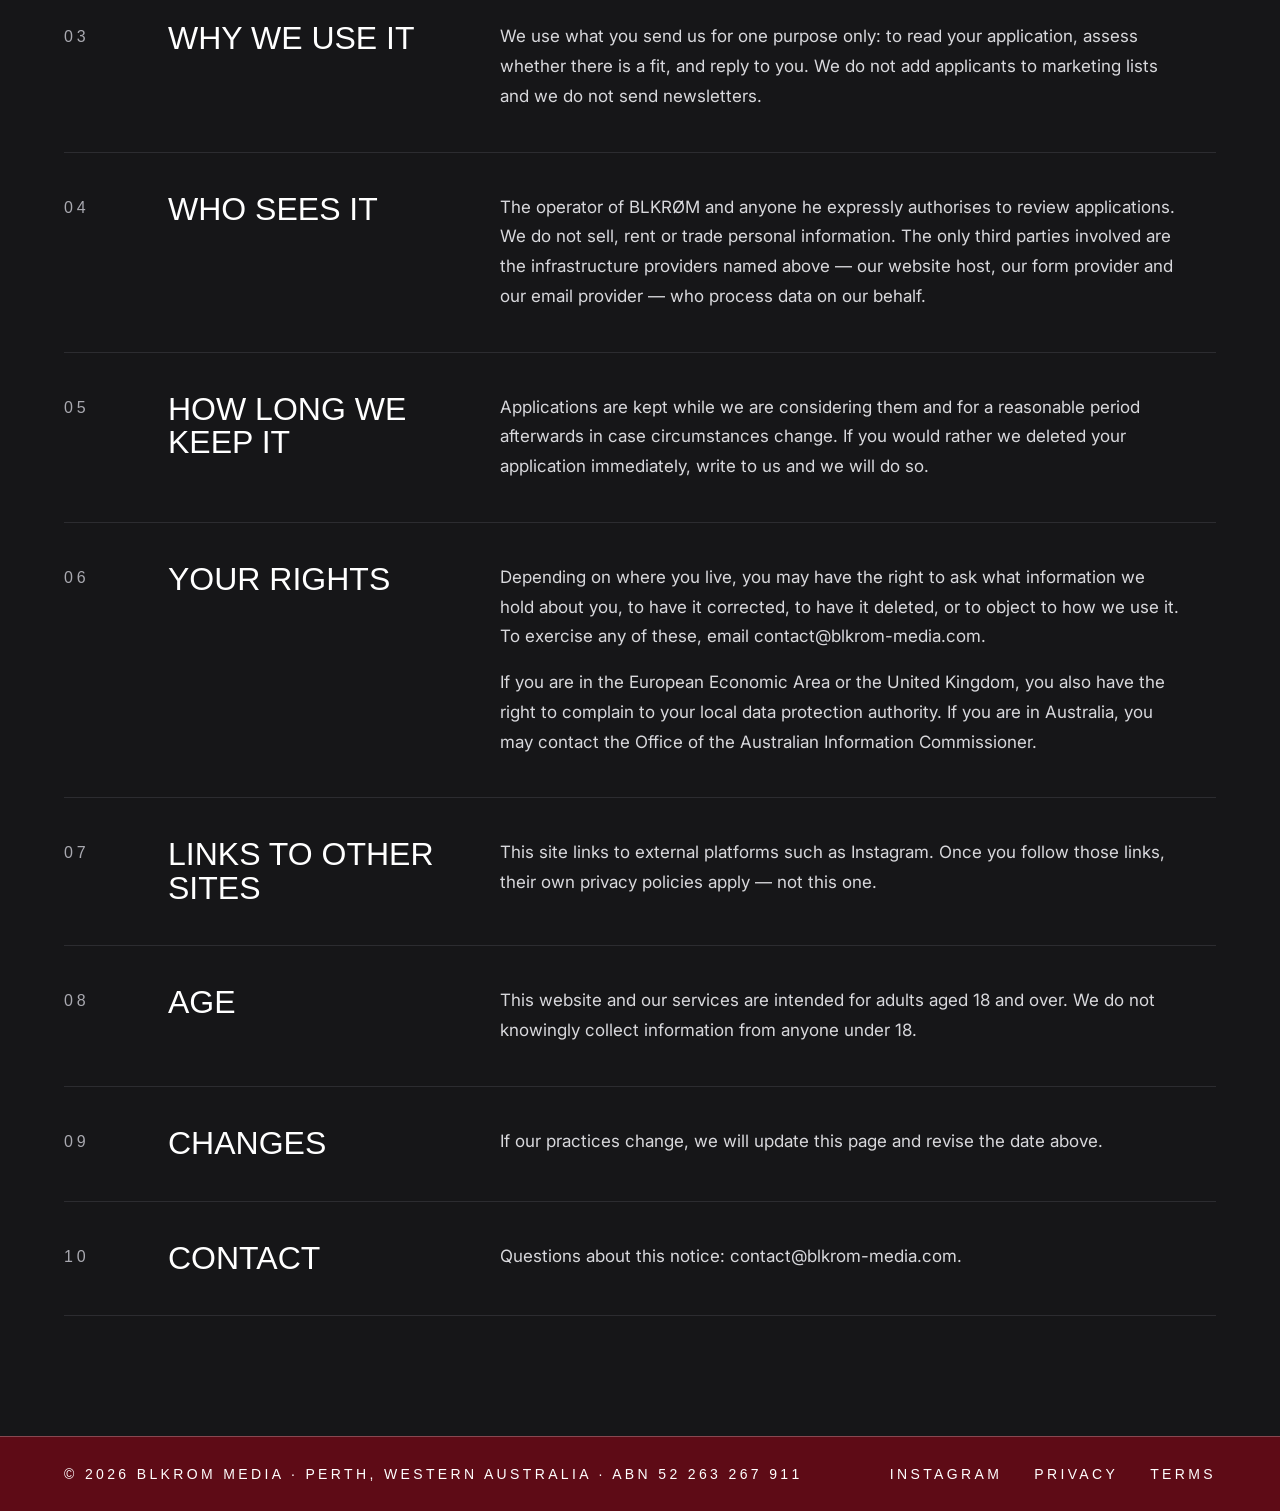
==== commit 6e070c74: "Add files via upload" ====
--- a/privacy.html
+++ b/privacy.html
@@ -271,7 +271,6 @@
  .step h3{font-size:18px;margin-bottom:8px}
  .step p{font-size:13px;line-height:1.5}
 }
-@media (max-width:640px){.step{justify-content:flex-start}.step>div:last-child{margin-top:auto}}
 .legal-page .bar{background:var(--accent);border-top-color:rgba(255,255,255,.25);color:#fff}
 .legal-page .bar a{color:#fff}
 .apply-form{background:linear-gradient(to bottom,#8A0A1B 0%,#6A0914 50%,#161618 100%)}
@@ -279,6 +278,81 @@
 .legal-page .bar{background:#5E0B16}
 .apply-form{background:linear-gradient(to bottom,#3A0B10 0%,#3A0B10 50%,#161618 100%)}
 @media (max-width:1000px){.apply-form{background:linear-gradient(to bottom,#3A0B10 0%,#3A0B10 50%,#161618 100%)}}
+
+.done{position:fixed;inset:0;z-index:100;display:flex;align-items:center;justify-content:center;padding:24px;background:rgba(10,3,6,.94);overflow:auto}
+.done[hidden]{display:none}
+.done-glow{position:absolute;left:50%;bottom:-180px;width:720px;height:420px;margin-left:-360px;background:radial-gradient(ellipse at center,rgba(176,10,30,.65) 0%,rgba(176,10,30,0) 70%);animation:glow 3.2s ease-in-out infinite;pointer-events:none}
+.done-card{position:relative;background:var(--bg);border:1px solid rgba(240,201,205,.22);border-top:2px solid var(--accent);max-width:460px;width:100%;padding:52px 40px 40px;text-align:center;display:flex;flex-direction:column;align-items:center}
+.done-card svg{margin-bottom:26px}
+.done-eye{font-family:var(--cond);font-size:12px;letter-spacing:.4em;text-transform:uppercase;color:#E6B8BD}
+.done-card h2{font-family:var(--cond);font-weight:300;text-transform:uppercase;font-size:clamp(52px,17vw,76px);line-height:.9;letter-spacing:.01em;margin-top:12px;color:#fff}
+.done-card h2 span{display:block}
+.done-card h2 .o{color:transparent;-webkit-text-stroke:1px #E6B8BD;margin-top:4px}
+.done-card hr{width:100%;border:0;height:1px;background:rgba(240,201,205,.2);margin:30px 0 22px}
+.done-p{font-size:15px;line-height:1.65;color:var(--soft);max-width:340px;margin-bottom:26px}
+.done-tags{display:flex;flex-wrap:wrap;justify-content:center;gap:8px 22px;font-family:var(--cond);font-size:12px;letter-spacing:.22em;text-transform:uppercase;color:#E6B8BD;margin-bottom:30px}
+.done-btn{display:inline-flex;align-items:center;min-height:48px;padding:0 42px;background:var(--accent);border:1px solid var(--accent);color:#fff;text-decoration:none;font-family:var(--cond);font-size:15px;letter-spacing:.24em;text-transform:uppercase}
+.done-btn:hover{background:transparent}
+@keyframes ring{from{stroke-dashoffset:176}to{stroke-dashoffset:0}}
+@keyframes tick{from{stroke-dashoffset:34}to{stroke-dashoffset:0}}
+@keyframes glow{0%,100%{opacity:.75}50%{opacity:1}}
+.rg{stroke-dasharray:176;stroke-dashoffset:176;animation:ring 1.1s .2s ease-out forwards}
+.tk{stroke-dasharray:34;stroke-dashoffset:34;animation:tick .5s 1.1s ease-out forwards}
+.done-card h2{font-size:clamp(40px,12vw,64px)}.done-card h2 span{white-space:nowrap}
+.hero .bgimg{filter:grayscale(1) contrast(1.05) brightness(1.15)}
+.cinema .bgimg{filter:grayscale(1) contrast(1.2) brightness(1.9)}
+@media (max-width:640px){.cinema .bgimg{filter:grayscale(1) contrast(1.2) brightness(1.4)}}
+.cinema{background:#0A0204}
+.slides{position:absolute;top:0;bottom:0;right:0;width:58%;-webkit-mask-image:linear-gradient(to right,transparent 0%,#000 38%);mask-image:linear-gradient(to right,transparent 0%,#000 38%)}
+.slides img{position:absolute;inset:0;width:100%;height:100%;object-fit:cover;object-position:50% 32%;opacity:0;animation:slide 18s infinite ease-in-out;transform:scale(1)}
+.slides img:nth-child(1){animation-delay:0s}
+.slides img:nth-child(2){animation-delay:6s}
+.slides img:nth-child(3){animation-delay:12s}
+@keyframes slide{0%{opacity:0;transform:scale(1)}14%{opacity:1}33.4%{opacity:1}47%{opacity:0;transform:scale(1.03)}100%{opacity:0;transform:scale(1)}}
+.cinema .shade{background:linear-gradient(to top,rgba(10,2,4,.85) 0%,rgba(10,2,4,0) 45%)}
+@media (max-width:1000px){.slides{width:100%;-webkit-mask-image:linear-gradient(to bottom,#000 0%,#000 30%,rgba(0,0,0,.35) 75%);mask-image:linear-gradient(to bottom,#000 0%,#000 30%,rgba(0,0,0,.35) 75%)}}
+@media (max-width:1000px){.slides img{object-position:60% 25%;filter:brightness(.72)}}
+/* text revision */
+.statement-text{max-width:980px;display:flex;flex-direction:column;gap:32px}
+.statement p{font-size:clamp(24px,2.5vw,36px);line-height:1.3}
+.yours-head{display:flex;flex-direction:column;gap:22px}
+.yours .sub{max-width:560px;font-size:18px;line-height:1.6;color:var(--soft)}
+.contact-side .contact-cta{align-self:flex-start;margin-top:8px}
+@media (max-width:640px){.statement-text{gap:24px}.statement p{font-size:clamp(20px,5.6vw,26px)}.yours .sub{font-size:16px}}
+.contact h2{font-size:clamp(56px,7vw,112px)}
+.yours-head{gap:0}
+.yours .second{margin-top:18px;font-family:var(--cond);font-weight:500;font-size:clamp(24px,2.6vw,38px);line-height:1.1;letter-spacing:.06em;text-transform:uppercase;color:#F3E6E7}
+.yours .sub{margin-top:28px;max-width:34ch}
+@media (min-width:1001px){.hero{min-height:100vh;min-height:100svh}.hero .bgimg{object-position:50% 22%!important}}
+@media (max-width:640px){.yours .second{margin-top:14px;font-size:clamp(20px,6vw,26px);letter-spacing:.04em}.yours .sub{margin-top:20px}}
+/* statement A2 */
+.statement-text{max-width:980px;gap:0;align-items:center;text-align:center}
+.statement .st-eye{font-family:var(--cond);font-size:14px;line-height:1;letter-spacing:.4em;color:#E6B8BD;margin-bottom:28px}
+.statement .st-lead{font-family:var(--cond);font-weight:500;font-size:clamp(28px,3.1vw,46px);line-height:1.08;letter-spacing:.01em;max-width:900px}
+.statement .st-line{display:block;width:56px;height:1px;background:var(--accent);margin:40px auto}
+.statement .st-small{font-family:var(--cond);font-weight:400;font-size:clamp(16px,1.35vw,19px);line-height:1.7;letter-spacing:.16em;color:#E6B8BD;max-width:640px}
+.statement .st-strong{color:#fff;font-weight:500;margin-top:20px}
+@media (max-width:640px){.statement .st-eye{font-size:12px;margin-bottom:22px}.statement .st-lead{font-size:clamp(24px,7vw,30px)}.statement .st-line{margin:30px auto}.statement .st-small{font-size:15px;letter-spacing:.12em}}
+.step{justify-content:flex-start;gap:0}
+.step-top{margin-bottom:clamp(40px,5vw,88px)}
+@media (max-width:640px){.step-top{margin-bottom:22px}}
+.contact{align-items:flex-start}
+.contact-side{padding-top:calc(35px + clamp(56px,7vw,112px) * .26)}
+@media (max-width:900px){.contact-side{padding-top:0}}
+/* mobile polish */
+@media (max-width:640px){
+ .steps{grid-template-columns:1fr;gap:10px}
+ .step{padding:22px 22px 24px}
+ .step-top{margin-bottom:18px}
+ .step-top b{font-size:44px}
+ .step h3{font-size:22px;margin-bottom:8px}
+ .step p{font-size:15px;line-height:1.6}
+ .statement{padding:72px 24px}
+ .statement .st-lead{font-size:clamp(21px,5.8vw,25px);line-height:1.12}
+ .about-text{padding:48px var(--pad) 40px}
+ .contact{padding:56px var(--pad) 64px}
+}
+.nw{white-space:nowrap}
 
 </style>
 </head>
@@ -299,7 +373,7 @@
 </header>
 <main class="legal"><section><p class="num">01</p><h2>Who we are</h2><div class="body"><p>This website at blkrom-media.com is operated by BLKRØM Media ("BLKRØM", "we", "us"), ABN 52 263 267 911, Australia.</p><p>For any matter concerning this notice, including data requests, the contact point is contact@blkrom-media.com. A postal address will be provided on request where a written response is required.</p><p>This notice explains what happens to information when you visit this website. It is short because this site collects very little.</p></div></section><section><p class="num">02</p><h2>What this site collects</h2><div class="body"><p>Nothing you don't send us yourself. This website has no accounts, no shopping cart, no analytics tools, no advertising pixels and no tracking cookies. We do not build profiles of visitors and we do not sell data to anyone.</p><p>Three things are worth knowing:</p><ul><li><strong>Applications.</strong> When you press submit, the form sends your answers to us through Formspree, a form-handling service that receives the submission and forwards it to our inbox. What you enter — typically your name, email address, phone number, social links, location and a short description of your goals — passes through and is stored on Formspree's systems in the process. See Formspree's privacy policy. If the submission fails, the form falls back to opening your own email programme with your answers filled in, addressed to us; in that case nothing is transmitted until you choose to send the email yourself.</li><li><strong>Hosting logs.</strong> This site is hosted on GitHub Pages. Like any web host, GitHub's servers record technical data such as your IP address, browser type and the time of your visit. We do not have access to these logs in an identifiable form. See GitHub's privacy statement.</li><li><strong>Fonts.</strong> The typefaces are loaded from Google Fonts, which means your browser connects to Google's servers and your IP address is visible to them in the process.</li></ul></div></section><section><p class="num">03</p><h2>Why we use it</h2><div class="body"><p>We use what you send us for one purpose only: to read your application, assess whether there is a fit, and reply to you. We do not add applicants to marketing lists and we do not send newsletters.</p></div></section><section><p class="num">04</p><h2>Who sees it</h2><div class="body"><p>The operator of BLKRØM and anyone he expressly authorises to review applications. We do not sell, rent or trade personal information. The only third parties involved are the infrastructure providers named above — our website host, our form provider and our email provider — who process data on our behalf.</p></div></section><section><p class="num">05</p><h2>How long we keep it</h2><div class="body"><p>Applications are kept while we are considering them and for a reasonable period afterwards in case circumstances change. If you would rather we deleted your application immediately, write to us and we will do so.</p></div></section><section><p class="num">06</p><h2>Your rights</h2><div class="body"><p>Depending on where you live, you may have the right to ask what information we hold about you, to have it corrected, to have it deleted, or to object to how we use it. To exercise any of these, email contact@blkrom-media.com.</p><p>If you are in the European Economic Area or the United Kingdom, you also have the right to complain to your local data protection authority. If you are in Australia, you may contact the Office of the Australian Information Commissioner.</p></div></section><section><p class="num">07</p><h2>Links to other sites</h2><div class="body"><p>This site links to external platforms such as Instagram. Once you follow those links, their own privacy policies apply — not this one.</p></div></section><section><p class="num">08</p><h2>Age</h2><div class="body"><p>This website and our services are intended for adults aged 18 and over. We do not knowingly collect information from anyone under 18.</p></div></section><section><p class="num">09</p><h2>Changes</h2><div class="body"><p>If our practices change, we will update this page and revise the date above.</p></div></section><section><p class="num">10</p><h2>Contact</h2><div class="body"><p>Questions about this notice: contact@blkrom-media.com.</p></div></section></main>
 <div class="bar">
-<span>© 2026 BLKROM MEDIA · Perth, Western Australia · ABN 52 263 267 911</span>
+<span>© 2026 BLKROM MEDIA · <span class="nw">Perth, Western Australia</span> · <span class="nw">ABN 52 263 267 911</span></span>
 <nav aria-label="Footer">
 <a href="https://www.instagram.com/blkrom_media/" rel="noopener">Instagram</a>
 <a href="privacy.html">Privacy</a>
